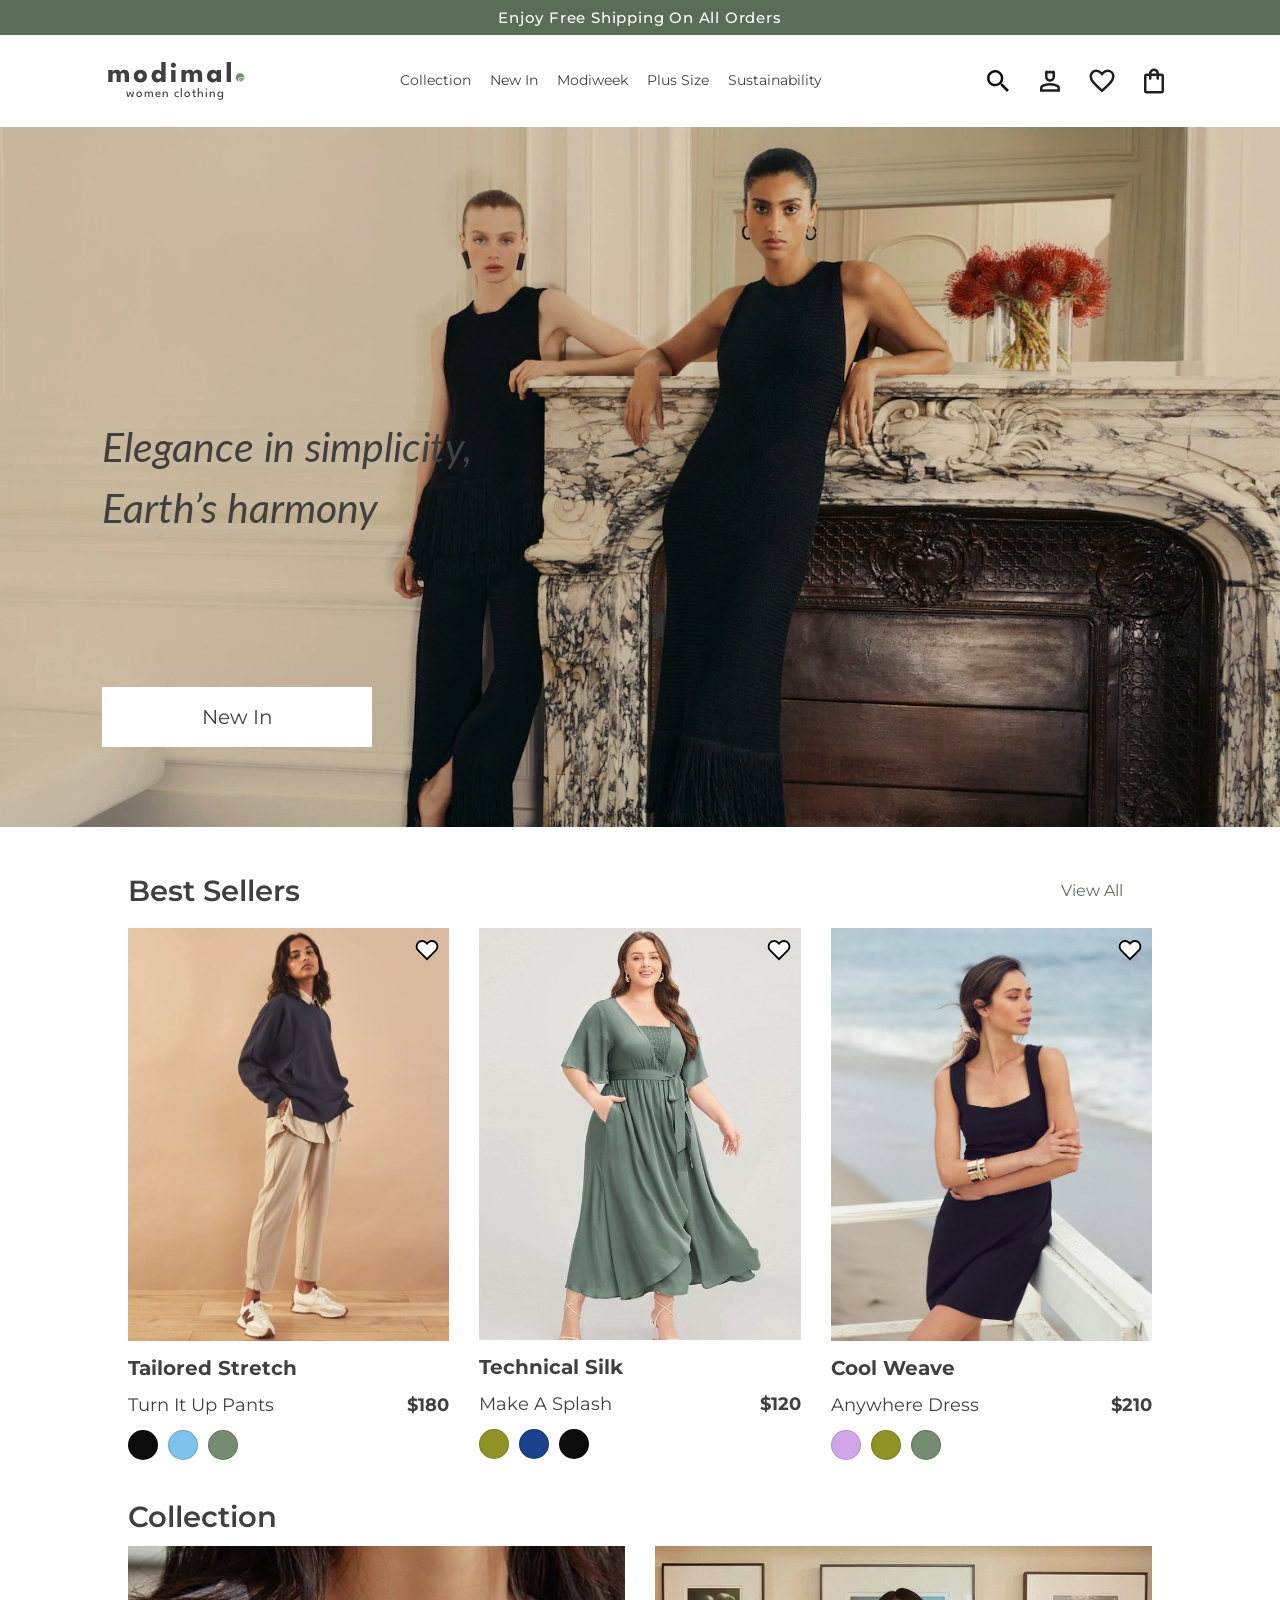
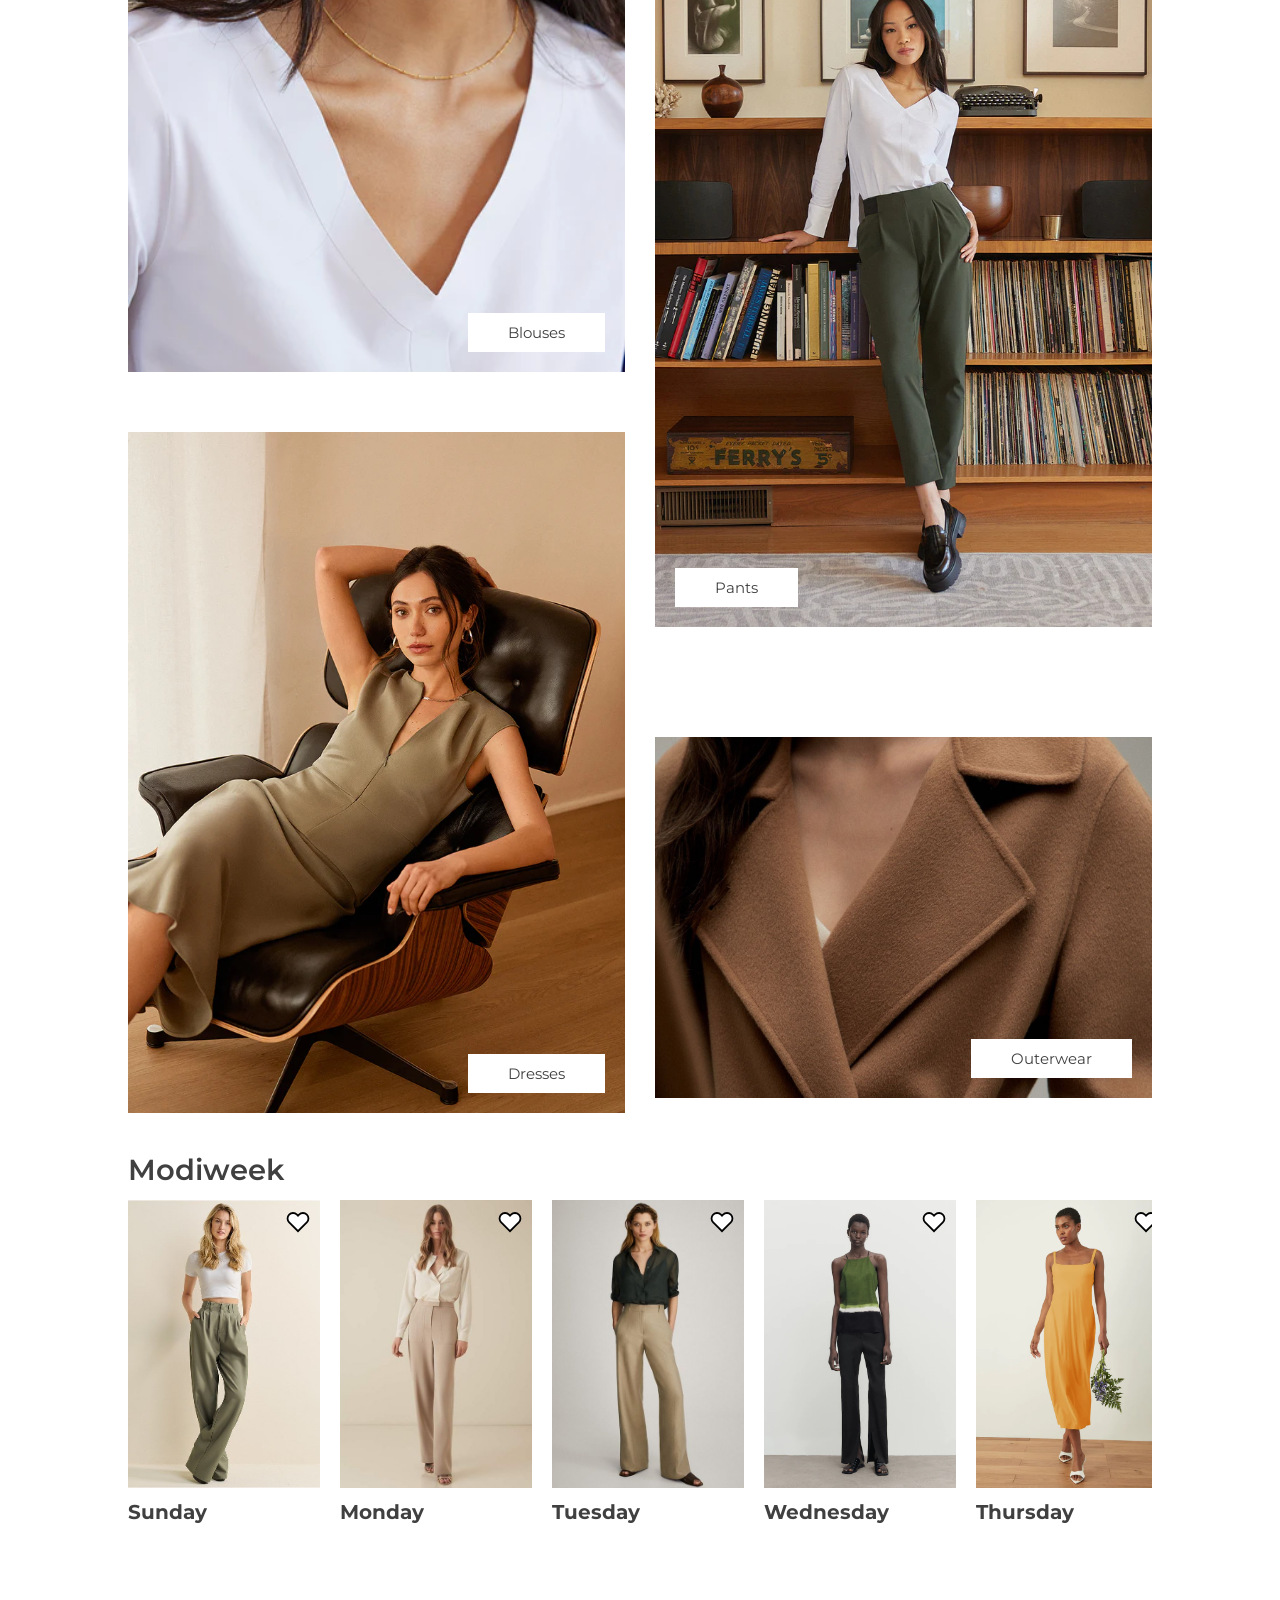
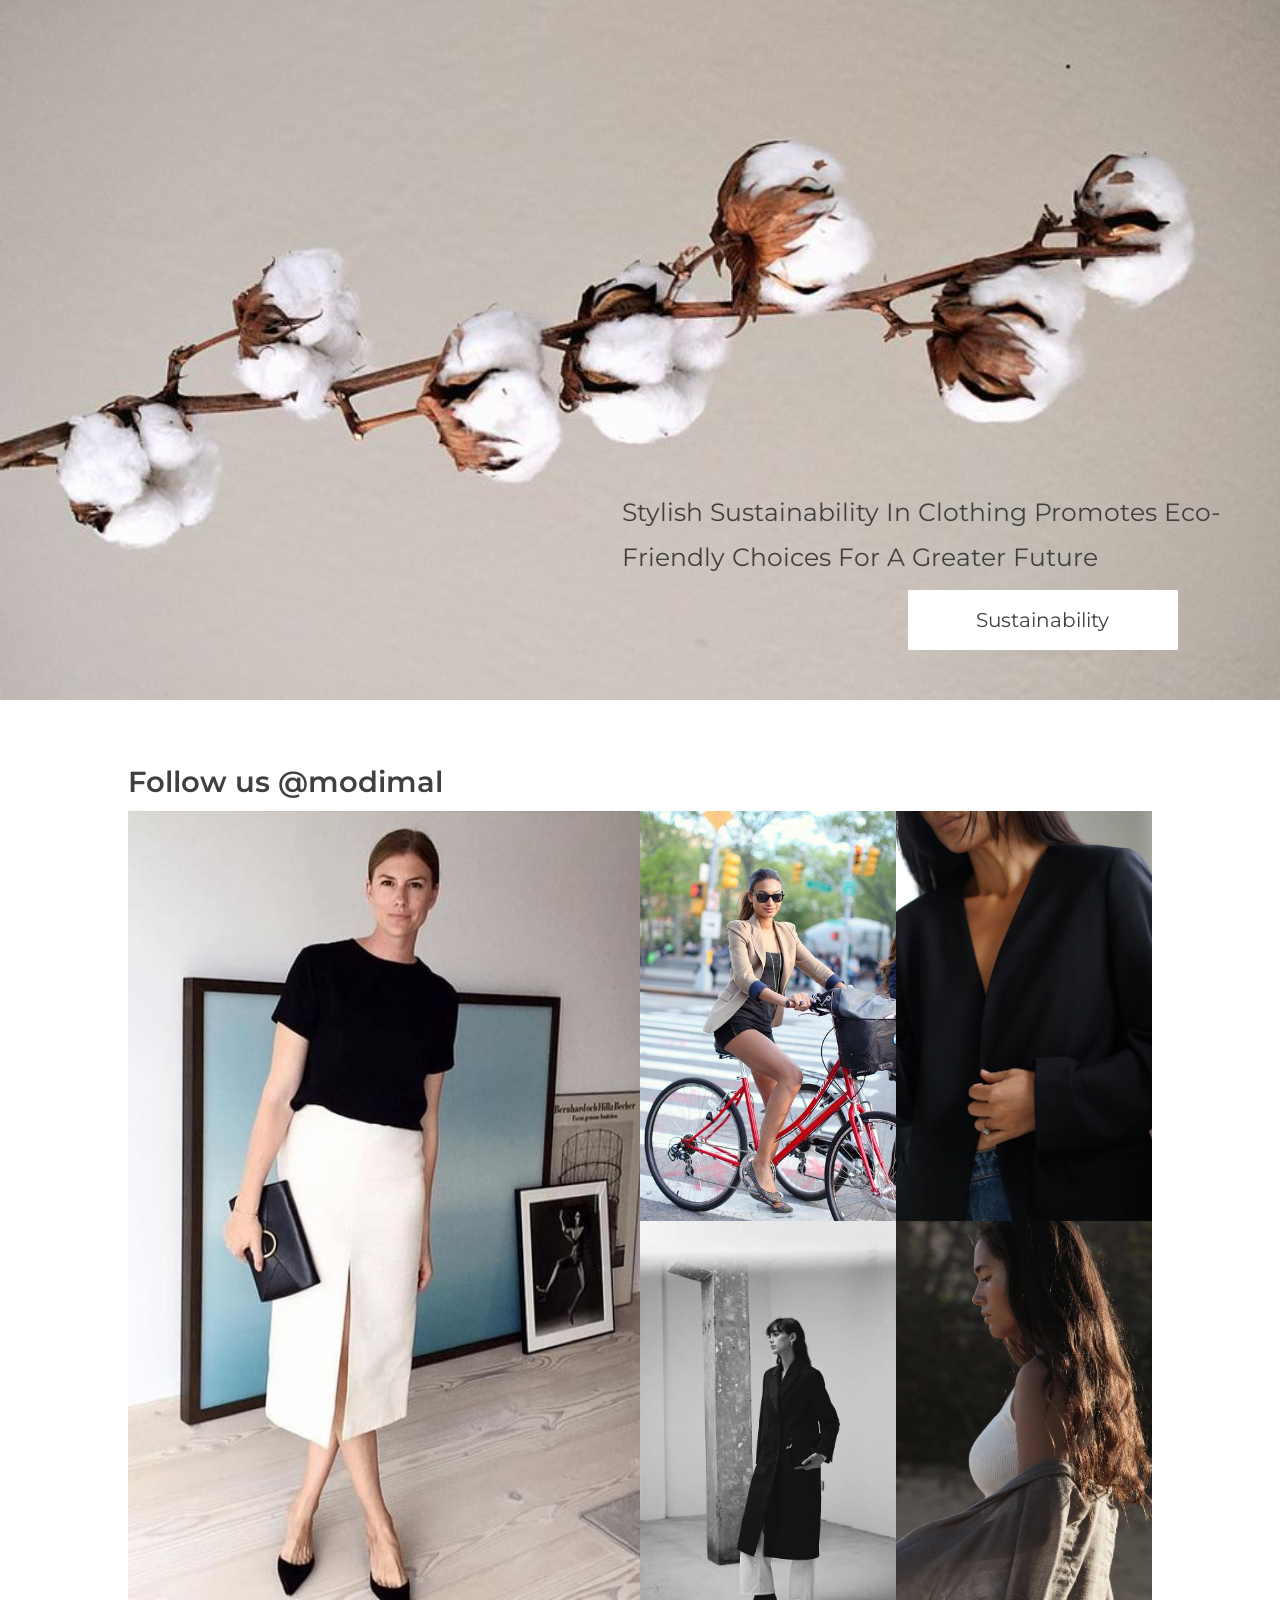
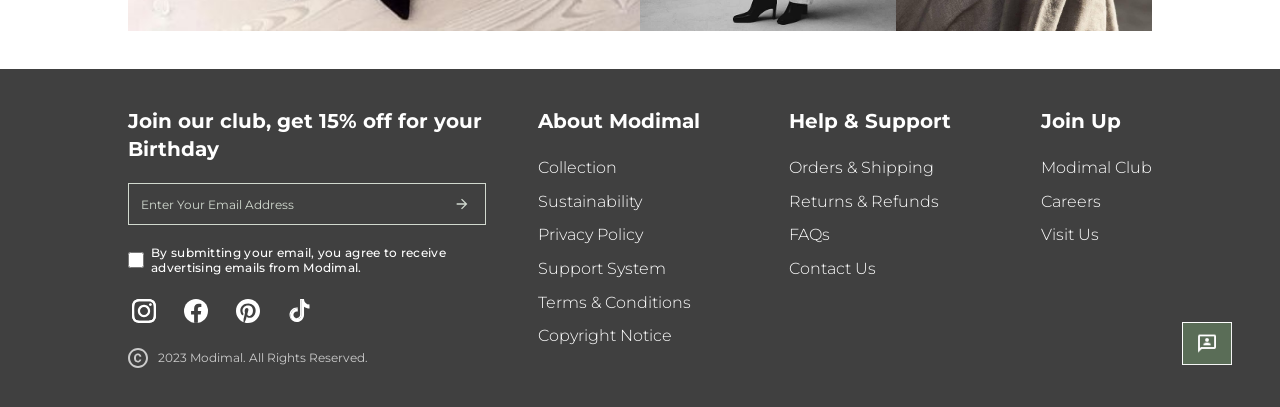
==== Frontend/index.html @ ccbd387c "Initial commit" ====
<!DOCTYPE html>
<html lang="en">
<head>
    <meta charset="UTF-8">
    <meta name="viewport" content="width=device-width, initial-scale=1.0">
    <meta name="description" content="Discover timeless women's clothing from Modimal.">
    <title>Modimal | Women's clothing</title>
    <link rel="stylesheet" href="/Frontend/normalize.css">
    <link rel="stylesheet" href="/Frontend/styles.css">
    <link rel="preconnect" href="https://fonts.googleapis.com">
    <link rel="preconnect" href="https://fonts.gstatic.com" crossorigin>
    <link href="https://fonts.googleapis.com/css2?family=Lato:ital,wght@0,400;1,400&family=League+Spartan:wght@400;700&family=Montserrat:wght@100..900&display=swap" rel="stylesheet">
</head>
<body>
    <header class="site-header">
        <p class="header-line">Enjoy Free Shipping On All Orders</p>

        <nav class="nav-menu" aria-label="Main navigation">
            <div class="mobile-left">
                <button class="burger" type="button" aria-label="Open menu" data-action="toggle-menu" aria-controls="main-nav-options" aria-expanded="false">
                    <img src="/Frontend/images/burger-menu.svg" alt="">
                </button>
                <button class="mobile-search header-icon" type="button" aria-label="Open search" aria-controls="search-drawer" aria-expanded="false" data-action="open-search">
                    <img src="/Frontend/images/Header search icon.svg" alt="">
                </button>
            </div>

            <a class="logo" href="#home" aria-label="Modimal home">
                <img src="/Frontend/images/logo.svg" alt="Modimal">
                <span class="logo-text">women clothing</span>
            </a>

            <div class="options" id="main-nav-options">
                <div class="collection-nav-item">
                    <a class="menu-item" href="#" aria-expanded="false">Collection</a>
                    <div class="collection-mega-menu" aria-label="Collection menu">
                        <div class="collection-menu-column">
                            <h2>Category</h2>
                            <a href="shop.html">Shop All</a>
                            <a href="shop.html#collection">Blouses &amp; Top</a>
                            <a href="shop.html#collection">Pants</a>
                            <a href="shop.html#collection">Dresses &amp; Jumpsuits</a>
                            <a href="shop.html#collection">Outwear &amp; Jackets</a>
                            <a href="shop.html#collection">Pullovers</a>
                            <a href="shop.html#collection">Tees</a>
                            <a href="shop.html#collection">Shorts &amp; Skirts</a>
                        </div>
                        <div class="collection-menu-column">
                            <h2>Featured</h2>
                            <a href="shop.html#best-sellers">New In</a>
                            <a href="shop.html#modiweek">Modiweek</a>
                            <a href="shop.html#best-sellers">Plus Size</a>
                            <a href="shop.html#best-sellers">Best Seller</a>
                        </div>
                        <div class="collection-menu-column">
                            <h2>More</h2>
                            <a href="shop.html#collection">Bundles</a>
                            <a href="shop.html#collection">Occasion Wear</a>
                            <a href="shop.html#collection">Matching Set</a>
                            <a href="shop.html#collection">Suiting</a>
                        </div>
                        <figure class="collection-menu-promo">
                            <div class="collection-promo-image collection-promo-blouses" role="img" aria-label="Blouse collection"></div>
                            <figcaption>Blouses</figcaption>
                        </figure>
                        <figure class="collection-menu-promo">
                            <div class="collection-promo-image collection-promo-plus-size" role="img" aria-label="Plus size collection"></div>
                            <figcaption>Plus Size</figcaption>
                        </figure>
                    </div>
                </div>
                <div class="new-in-nav-item">
                    <a class="menu-item" href="#" aria-expanded="false">New In</a>
                    <div class="new-in-menu" aria-label="New In menu">
                        <div class="collection-menu-column">
                            <h2>Category</h2>
                            <a href="shop.html#best-sellers">Shop All</a>
                            <a href="shop.html#best-sellers">Tops &amp; Blouses</a>
                            <a href="shop.html#best-sellers">Tees</a>
                            <a href="shop.html#best-sellers">Pants</a>
                            <a href="shop.html#best-sellers">Jackets &amp; Outwears</a>
                            <a href="shop.html#best-sellers">Pullovers</a>
                            <a href="shop.html#best-sellers">Dresses &amp; Jumpsuits</a>
                            <a href="shop.html#best-sellers">Shorts &amp; Skirts</a>
                        </div>
                        <div class="collection-menu-column">
                            <h2>Trending</h2>
                            <a href="shop.html#best-sellers">Plus Size</a>
                            <a href="shop.html#best-sellers">Fall Collection</a>
                            <a href="shop.html#modiweek">Modiweek</a>
                        </div>
                        
                        <figure class="collection-menu-promo">
                            <div class="collection-promo-image new-in-promo-fall" role="img" aria-label="New In fall collection"></div>
                            <figcaption>Fall Collection</figcaption>
                        </figure>
                        <figure class="collection-menu-promo">
                            <div class="collection-promo-image new-in-promo-blouses" role="img" aria-label="New In blouses"></div>
                            <figcaption>Blouses</figcaption>
                        </figure>
                        <figure class="collection-menu-promo">
                            <div class="collection-promo-image new-in-promo-dresses" role="img" aria-label="New In dresses"></div>
                            <figcaption>Dresses</figcaption>
                        </figure>
                    </div>
                </div>
                <a class="menu-item" href="#modiweek">Modiweek</a>
                <div class="plus-size-nav-item">
                    <a class="menu-item" href="#" aria-expanded="false">Plus Size</a>
                    <div class="plus-size-menu" aria-label="Plus Size menu">
                        <div class="collection-menu-column">
                            <h2>Category</h2>
                            <a href="shop.html#best-sellers">Shop All</a>
                            <a href="shop.html#best-sellers">Top &amp; Blouses</a>
                            <a href="shop.html#best-sellers">Tees</a>
                            <a href="shop.html#best-sellers">Pants</a>
                            <a href="shop.html#best-sellers">Jackets &amp; Outwears</a>
                            <a href="shop.html#best-sellers">Pullovers</a>
                            <a href="shop.html#best-sellers">Dresses &amp; Jumpsuits</a>
                            <a href="shop.html#best-sellers">Shorts &amp; Skirts</a>
                        </div>
                        <figure class="collection-menu-promo">
                            <div class="collection-promo-image plus-size-promo-pants" role="img" aria-label="Plus size pants"></div>
                            <figcaption>Pants</figcaption>
                        </figure>
                        <figure class="collection-menu-promo">
                            <div class="collection-promo-image plus-size-promo-dresses" role="img" aria-label="Plus size dresses"></div>
                            <figcaption>Dresses</figcaption>
                        </figure>
                        <figure class="collection-menu-promo">
                            <div class="collection-promo-image plus-size-promo-blouses" role="img" aria-label="Plus size blouses"></div>
                            <figcaption>Blouses</figcaption>
                        </figure>
                    </div>
                </div>
                <div class="sustainability-nav-item">
                    <a class="menu-item" href="#" aria-expanded="false">Sustainability</a>
                    <div class="sustainability-menu" aria-label="Sustainability menu">
                        <div class="collection-menu-column">
                            <h2>Sustainability</h2>
                            <a href="#sustainability">Mission</a>
                            <a href="#sustainability">Processing</a>
                            <a href="#sustainability">Materials</a>
                            <a href="#sustainability">Packaging</a>
                            <a href="#sustainability">Product Care</a>
                            <a href="#sustainability">Our Suppliers</a>
                        </div>
                        <figure class="collection-menu-promo">
                            <div class="collection-promo-image sustainability-promo-one" role="img" aria-label="Sustainable fashion"></div>
                        </figure>
                        <figure class="collection-menu-promo">
                            <div class="collection-promo-image sustainability-promo-two" role="img" aria-label="Sustainability at Modimal"></div>
                        </figure>
                    </div>
                </div>
                <div class="mobile-menu-account" role="group" aria-label="Account">
                    <button type="button" data-action="open-account">
                        <svg viewBox="0 0 24 24" aria-hidden="true"><path d="M12 12a4 4 0 1 0 0-8 4 4 0 0 0 0 8Zm-7 8a7 7 0 0 1 14 0H5Z"/></svg>
                        Log In
                    </button>
                    <button type="button" data-action="open-account">Create Account</button>
                </div>
            </div>

            <div class="icons" role="group" aria-label="Account and shopping actions">
                <button class="search header-icon" type="button" aria-label="Open search" aria-controls="search-drawer" aria-expanded="false" data-action="open-search">
                    <img src="/Frontend/images/Header search icon.svg" alt="Search">
                </button>
                <a class="person header-icon" href="/Frontend/sign-up.html" aria-label="Account">
                    <img src="/Frontend/images/person.svg" alt="Account">
                </a>
                <a class="favorite header-icon" href="/Frontend/favorites.html" aria-label="Favorites">
                    <img src="/Frontend/images/favorite.svg" alt="Favorites">
                </a>
                <a class="bag header-icon" href="/Frontend/cart.html" aria-label="Shopping bag">
                    <img src="/Frontend/images/Header bag icon.svg" alt="Shopping bag">
                </a>
            </div>
            <section class="search-drawer" id="search-drawer" aria-label="Search" aria-hidden="true" hidden>
                <form class="search-form" role="search">
                    <label class="visually-hidden" for="site-search">Search products</label>
                    <input id="site-search" name="q" type="search" placeholder="Search products..." autocomplete="off">
                    <button class="search-close" type="button" aria-label="Close search" data-action="close-search">&times;</button>
                </form>
            </section>
        </nav>
    </header>

    <main>
        <section class="hero" id="home" aria-labelledby="hero-title">
            <h1 class="hero-text" id="hero-title"><i>Elegance in simplicity,<br>Earth’s harmony</i></h1>
            <a class="hero-button" href="#best-sellers">New In</a>
        </section>

        <div class="container">
            <section id="best-sellers" aria-labelledby="best-sellers-title">
                <div class="section-headings">
                    <h2 class="section-headings-text" id="best-sellers-title">Best Sellers</h2>
                    <a class="view-all-btn" href="#best-sellers">View All</a>
                </div>

                <div class="best-sellers-products">
                    <article class="product-tile" data-product-id="turn-it-up-pants">
                        <div class="product-image-wrap">
                            <img src="/Frontend/images/tile1.png" alt="Turn It Up black tailored pants">
                            <button class="card-action" type="button" data-action="next-product">NEXT</button>
                            <button class="favorite-toggle" type="button" data-action="toggle-favorite" data-favorite-label="Turn It Up Pants" aria-label="Add Turn It Up Pants to favorites" aria-pressed="false">
                                <svg viewBox="0 0 24 24" aria-hidden="true"><path d="M20.84 4.61a5.5 5.5 0 0 0-7.78 0L12 5.67l-1.06-1.06a5.5 5.5 0 0 0-7.78 7.78l1.06 1.06L12 21.23l7.78-7.78 1.06-1.06a5.5 5.5 0 0 0 0-7.78Z"></path></svg>
                            </button>
                        </div>
                        <p class="product-title">Tailored Stretch</p>
                        <div class="nameprice">
                            <p>Turn It Up Pants</p>
                            <p class="price"><data value="180"><b>$180</b></data></p>
                        </div>
                        <div class="colors" role="group" aria-label="Available colors">
                            <button type="button" aria-label="Black" aria-pressed="false" style="--swatch-color: #0C0C0C" data-color="#0C0C0C"></button>
                            <button type="button" aria-label="Light blue" aria-pressed="false" style="--swatch-color: #7DC3EB" data-color="#7DC3EB"></button>
                            <button type="button" aria-label="Sage green" aria-pressed="false" style="--swatch-color: #748C70" data-color="#748C70"></button>
                        </div>
                    </article>

                    <article class="product-tile" data-product-id="make-a-splash">
                        <div class="product-image-wrap">
                            <img class="product-image-small" src="/Frontend/images/tile2.png" alt="Make A Splash silk top">
                            <button class="card-action" type="button" data-action="next-product">NEXT</button>
                            <button class="favorite-toggle" type="button" data-action="toggle-favorite" data-favorite-label="Make A Splash" aria-label="Add Make A Splash to favorites" aria-pressed="false">
                                <svg viewBox="0 0 24 24" aria-hidden="true"><path d="M20.84 4.61a5.5 5.5 0 0 0-7.78 0L12 5.67l-1.06-1.06a5.5 5.5 0 0 0-7.78 7.78l1.06 1.06L12 21.23l7.78-7.78 1.06-1.06a5.5 5.5 0 0 0 0-7.78Z"></path></svg>
                            </button>
                        </div>
                        <p class="product-title">Technical Silk</p>
                        <div class="nameprice">
                            <p>Make A Splash</p>
                            <p class="price"><data value="120"><b>$120</b></data></p>
                        </div>
                        <div class="colors" role="group" aria-label="Available colors">
                            <button type="button" aria-label="Olive" aria-pressed="false" style="--swatch-color: #909225" data-color="#909225"></button>
                            <button type="button" aria-label="Navy" aria-pressed="false" style="--swatch-color: #19418E" data-color="#19418E"></button>
                            <button type="button" aria-label="Black" aria-pressed="false" style="--swatch-color: #0C0C0C" data-color="#0C0C0C"></button>
                        </div>
                    </article>

                    <article class="product-tile product-title-desctop" data-product-id="anywhere-dress">
                        <div class="product-image-wrap">
                            <img src="/Frontend/images/tile3.png" alt="Anywhere dress">
                            <button class="card-action" type="button" data-action="next-product">NEXT</button>
                            <button class="favorite-toggle" type="button" data-action="toggle-favorite" data-favorite-label="Anywhere Dress" aria-label="Add Anywhere Dress to favorites" aria-pressed="false">
                                <svg viewBox="0 0 24 24" aria-hidden="true"><path d="M20.84 4.61a5.5 5.5 0 0 0-7.78 0L12 5.67l-1.06-1.06a5.5 5.5 0 0 0-7.78 7.78l1.06 1.06L12 21.23l7.78-7.78 1.06-1.06a5.5 5.5 0 0 0 0-7.78Z"></path></svg>
                            </button>
                        </div>
                        <p class="product-title">Cool Weave</p>
                        <div class="nameprice">
                            <p>Anywhere Dress</p>
                            <p class="price"><data value="210"><b>$210</b></data></p>
                        </div>
                        <div class="colors" role="group" aria-label="Available colors">
                            <button type="button" aria-label="Lavender" aria-pressed="false" style="--swatch-color: #D0A5EA" data-color="#D0A5EA"></button>
                            <button type="button" aria-label="Olive" aria-pressed="false" style="--swatch-color: #909225" data-color="#909225"></button>
                            <button type="button" aria-label="Sage green" aria-pressed="false" style="--swatch-color: #748C70" data-color="#748C70"></button>
                        </div>
                    </article>
                </div>
                <div class="counters" role="group" aria-label="Best Sellers products">
                    <button type="button" data-action="show-best-seller" data-slide="0" aria-label="Show Turn It Up Pants" aria-pressed="true"></button>
                    <button type="button" data-action="show-best-seller" data-slide="1" aria-label="Show Make A Splash" aria-pressed="false"></button>
                    <button type="button" data-action="show-best-seller" data-slide="2" aria-label="Show Anywhere Dress" aria-pressed="false"></button>
                </div>
            </section>

            <section id="collection" aria-labelledby="collection-title">
                <div class="section-headings">
                    <h2 class="section-headings-text" id="collection-title">Collection</h2>
                </div>

                <div class="collection-items">

                    <div class="collection-column left-column">

                        <div class="collection-item">
                            <img src="/Frontend/images/row1-1.png" alt="Blouse collection">
                            <a class="collection-button button-right" href="#best-sellers">Blouses</a>
                        </div>

                        <div class="collection-item">
                            <img src="/Frontend/images/row1-2.png" alt="Dress collection">
                            <a class="collection-button button-right" href="#best-sellers">Dresses</a>
                        </div>
                    </div>


                    <div class="collection-column right-column">

                        <div class="collection-item">
                            <img src="/Frontend/images/row2-1.png" alt="Pants collection">
                            <a class="collection-button button-left" href="#best-sellers">Pants</a>
                        </div>


                        <div class="collection-item">
                            <img src="/Frontend/images/row2-2.jpg" alt="Outerwear collection">
                            <a class="collection-button button-right" href="#best-sellers">Outerwear</a>
                        </div>
                    </div>
                </div>
            </section>

            <section id="modiweek" aria-labelledby="modiweek-title">
                <div class="section-headings">
                    <h2 class="section-headings-text" id="modiweek-title">Modiweek</h2>
                </div>

                <div class="modiweek-wrapper">
                    <div class="modiweek">
                        <article class="modiweek-item" data-product-id="sunday-outfit">
                            <div class="modiweek-image">
                                <img src="/Frontend/images/sunday.jpg" alt="Sunday outfit">
                                <button class="card-action" type="button" data-action="add-to-cart">Add to cart</button>
                                <button class="favorite-toggle" type="button" data-action="toggle-favorite" data-favorite-label="Sunday outfit" aria-label="Add Sunday outfit to favorites" aria-pressed="false">
                                    <svg viewBox="0 0 24 24" aria-hidden="true"><path d="M20.84 4.61a5.5 5.5 0 0 0-7.78 0L12 5.67l-1.06-1.06a5.5 5.5 0 0 0-7.78 7.78l1.06 1.06L12 21.23l7.78-7.78 1.06-1.06a5.5 5.5 0 0 0 0-7.78Z"></path></svg>
                                </button>
                            </div>
                            <p>Sunday</p>
                        </article>
                        <article class="modiweek-item" data-product-id="monday-outfit">
                            <div class="modiweek-image">
                                <img src="/Frontend/images/monday.jpg" alt="Monday outfit">
                                <button class="card-action" type="button" data-action="add-to-cart">Add to cart</button>
                                <button class="favorite-toggle" type="button" data-action="toggle-favorite" data-favorite-label="Monday outfit" aria-label="Add Monday outfit to favorites" aria-pressed="false">
                                    <svg viewBox="0 0 24 24" aria-hidden="true"><path d="M20.84 4.61a5.5 5.5 0 0 0-7.78 0L12 5.67l-1.06-1.06a5.5 5.5 0 0 0-7.78 7.78l1.06 1.06L12 21.23l7.78-7.78 1.06-1.06a5.5 5.5 0 0 0 0-7.78Z"></path></svg>
                                </button>
                            </div>
                            <p>Monday</p>
                        </article>
                        <article class="modiweek-item" data-product-id="tuesday-outfit">
                            <div class="modiweek-image">
                                <img src="/Frontend/images/tuesday.jpg" alt="Tuesday outfit">
                                <button class="card-action" type="button" data-action="add-to-cart">Add to cart</button>
                                <button class="favorite-toggle" type="button" data-action="toggle-favorite" data-favorite-label="Tuesday outfit" aria-label="Add Tuesday outfit to favorites" aria-pressed="false">
                                    <svg viewBox="0 0 24 24" aria-hidden="true"><path d="M20.84 4.61a5.5 5.5 0 0 0-7.78 0L12 5.67l-1.06-1.06a5.5 5.5 0 0 0-7.78 7.78l1.06 1.06L12 21.23l7.78-7.78 1.06-1.06a5.5 5.5 0 0 0 0-7.78Z"></path></svg>
                                </button>
                            </div>
                            <p>Tuesday</p>
                        </article>
                        <article class="modiweek-item" data-product-id="wednesday-outfit">
                            <div class="modiweek-image">
                                <img src="/Frontend/images/wednesday.png" alt="Wednesday outfit">
                                <button class="card-action" type="button" data-action="add-to-cart">Add to cart</button>
                                <button class="favorite-toggle" type="button" data-action="toggle-favorite" data-favorite-label="Wednesday outfit" aria-label="Add Wednesday outfit to favorites" aria-pressed="false">
                                    <svg viewBox="0 0 24 24" aria-hidden="true"><path d="M20.84 4.61a5.5 5.5 0 0 0-7.78 0L12 5.67l-1.06-1.06a5.5 5.5 0 0 0-7.78 7.78l1.06 1.06L12 21.23l7.78-7.78 1.06-1.06a5.5 5.5 0 0 0 0-7.78Z"></path></svg>
                                </button>
                            </div>
                            <p>Wednesday</p>
                        </article>
                        <article class="modiweek-item" data-product-id="thursday-outfit">
                            <div class="modiweek-image">
                                <img src="/Frontend/images/thursday.png" alt="Thursday outfit">
                                <button class="card-action" type="button" data-action="add-to-cart">Add to cart</button>
                                <button class="favorite-toggle" type="button" data-action="toggle-favorite" data-favorite-label="Thursday outfit" aria-label="Add Thursday outfit to favorites" aria-pressed="false">
                                    <svg viewBox="0 0 24 24" aria-hidden="true"><path d="M20.84 4.61a5.5 5.5 0 0 0-7.78 0L12 5.67l-1.06-1.06a5.5 5.5 0 0 0-7.78 7.78l1.06 1.06L12 21.23l7.78-7.78 1.06-1.06a5.5 5.5 0 0 0 0-7.78Z"></path></svg>
                                </button>
                            </div>
                            <p>Thursday</p>
                        </article>
                    </div>
                </div>
                <div class="counters" aria-hidden="true"><span></span><span></span><span></span><span></span></div>
            </section>
        </div>

        <section class="cotton-bg" id="sustainability" aria-labelledby="sustainability-title">
            <h2 class="cotton-text" id="sustainability-title">Stylish Sustainability In Clothing Promotes Eco-Friendly Choices For A Greater Future</h2>
            <a class="cotton-button" href="#collection">Sustainability</a>
        </section>

        <section class="container" aria-labelledby="follow-title">
            <div class="section-headings">
                <h2 class="section-headings-text" id="follow-title">Follow us @modimal</h2>
            </div>

            <div class="follow-us-gallery">
                <div class="item1"><img src="images/follow-us-pic-1.jpg" alt="Modimal style inspiration"></div>
                <div class="item2"><img src="images/follow-us-pic-2.jpg" alt="Modimal style inspiration"></div>
                <div class="item3"><img src="images/follow-us-pic-3.jpg" alt="Modimal style inspiration"></div>
                <div class="item4"><img src="images/follow-us-pic-4.jpg" alt="Modimal style inspiration"></div>
                <div class="item5"><img src="images/follow-us-pic-5.jpg" alt="Modimal style inspiration"></div>
            </div>
        </section>
    </main>

    <footer class="site-footer">
        <div class="footer-container">
            <div class="left-column-ft">
                <div class="left-up-columt-ft">
                    <form id="newsletter-form" data-form="newsletter">
                        <div class="form-group">
                            <label class="form-header" for="newsletter-email">Join our club, get 15% off for your Birthday</label>
                        </div>
                        <div class="form-group">
                            <input class="form-input" type="email" id="newsletter-email" name="email" placeholder="Enter Your Email Address" autocomplete="email" required>
                            <button type="submit" class="submit-arrow" aria-label="Subscribe to newsletter">
                                <img src="/Frontend/images/arrow.svg" alt="">
                            </button>
                        </div>
                        <div class="form-group">
                            <input class="checkbox" type="checkbox" id="newsletter-consent" name="consent" required>
                            <label class="checkbox-text" for="newsletter-consent">By submitting your email, you agree to receive advertising emails from Modimal.</label>
                        </div>
                        <p class="newsletter-status" id="newsletter-status" role="status" aria-live="polite"></p>
                    </form>
                </div>
                <div class="left-down-columt-ft">
                            <div class="social" role="group" aria-label="Social media">
                                <button type="button" aria-label="Instagram" data-action="open-social" data-network="instagram"><img src="images/instagram.svg" alt=""></button>
                                <button type="button" aria-label="Facebook" data-action="open-social" data-network="facebook"><img src="images/facebook.svg" alt=""></button>
                                <button type="button" aria-label="Pinterest" data-action="open-social" data-network="pinterest"><img src="images/Pinterest.svg" alt=""></button>
                                <button type="button" aria-label="TikTok" data-action="open-social" data-network="tiktok"><img src="images/tiktok2.svg" alt=""></button>
                    </div>
                    <p class="rights-text">2023 Modimal. All Rights Reserved.</p>
                </div>
            </div>
            <nav class="right-column-ft" aria-label="Footer navigation">
                <div class="footer-links">
                    <h2 class="form-header right-column-header">About Modimal</h2>
                    <a href="#collection">Collection</a>
                    <a href="#sustainability">Sustainability</a>
                    <button type="button" data-action="navigate" data-page="privacy-policy">Privacy Policy</button>
                    <button type="button" data-action="navigate" data-page="support">Support System</button>
                    <button type="button" data-action="navigate" data-page="terms">Terms &amp; Conditions</button>
                    <button type="button" data-action="navigate" data-page="copyright">Copyright Notice</button>
                </div>
                <div class="footer-links">
                    <h2 class="form-header right-column-header">Help &amp; Support</h2>
                    <button type="button" data-action="navigate" data-page="shipping">Orders &amp; Shipping</button>
                    <button type="button" data-action="navigate" data-page="returns">Returns &amp; Refunds</button>
                    <button type="button" data-action="navigate" data-page="faqs">FAQs</button>
                    <button type="button" data-action="navigate" data-page="contact">Contact Us</button>
                </div>
                <div class="footer-links join-section">
                    <h2 class="form-header right-column-header">Join Up</h2>
                    <a href="#newsletter-form">Modimal Club</a>
                    <button type="button" data-action="navigate" data-page="careers">Careers</button>
                    <button type="button" data-action="navigate" data-page="visit-us">Visit Us</button>
                </div>
            </nav>
        </div>
    </footer>
    <script src="/Frontend/main.js"></script>
</body>
</html>
---- Frontend/styles.css ----
:root {
    --color-primary: #5a6d57;
    --color-text: #404040;
    --color-border: #d1d9cf;
    --color-surface: #fff;
    --content-width: 1600px;
}

*,
*::before,
*::after {
    box-sizing: border-box;
}

html {
    scroll-behavior: smooth;
}

body {
    margin: 0;
    color: var(--color-text);
    font-family: "Montserrat", sans-serif;
}

button,
a {
    color: inherit;
    font: inherit;
}

a {
    text-decoration: none;
}

button {
    cursor: pointer;
}

button:focus-visible,
a:focus-visible,
input:focus-visible {
    outline: 2px solid var(--color-primary);
    outline-offset: 4px;
}

img {
    max-width: 100%;
}

.container,
.footer-container {
    width: min(80%, var(--content-width));
    margin-inline: auto;
}

.header-line {
    margin: 0;
    padding: 8px 12px;
    background-color: var(--color-primary);
    color: var(--color-surface);
    font-size: 15px;
    font-weight: 500;
    letter-spacing: 0.8px;
    text-align: center;
}

.nav-menu {
    position: relative;
    z-index: 10;
    display: flex;
    align-items: center;
    justify-content: space-around;
    gap: 24px;
    margin: 25px 40px;
}

.search-drawer {
    position: absolute;
    top: calc(100% + 14px);
    left: 50%;
    z-index: 25;
    display: none;
    width: 100vw;
    padding: 28px clamp(24px, 8vw, 140px);
    background: var(--color-surface);
    box-shadow: 0 10px 24px rgb(0 0 0 / 14%);
    transform: translateX(-50%);
}

.nav-menu.is-search-open .search-drawer {
    display: block;
    animation: search-drawer-drop 180ms ease-out;
}

@keyframes search-drawer-drop {
    from {
        opacity: 0;
        transform: translate(-50%, -8px);
    }

    to {
        opacity: 1;
        transform: translate(-50%, 0);
    }
}

.search-form {
    display: flex;
    width: min(100%, 900px);
    align-items: center;
    margin-inline: auto;
    border-bottom: 1px solid var(--color-text);
}

.search-form input {
    width: 100%;
    min-width: 0;
    padding: 12px 4px;
    border: 0;
    background: transparent;
    color: var(--color-text);
    font: inherit;
    font-size: clamp(16px, 2vw, 22px);
}

.search-form input:focus-visible {
    outline: none;
}

.search-close {
    display: grid;
    width: 40px;
    height: 40px;
    flex: 0 0 40px;
    place-items: center;
    border: 0;
    background: transparent;
    color: var(--color-text);
    font-size: 30px;
    line-height: 1;
}

.visually-hidden {
    position: absolute;
    width: 1px;
    height: 1px;
    overflow: hidden;
    clip: rect(0, 0, 0, 0);
    white-space: nowrap;
    clip-path: inset(50%);
}

.logo {
    flex-shrink: 0;
    text-align: center;
}

.logo img {
    display: block;
    width: 140px;
}

.logo-text {
    display: block;
    margin-top: 5px;
    color: var(--color-text);
    font-family: "League Spartan", sans-serif;
    font-size: 13px;
    font-weight: 400;
    letter-spacing: 1px;
}

.options,
.icons {
    display: flex;
    align-items: center;
}

.options {
    justify-content: center;
    gap: clamp(12px, 1.5vw, 30px);
}

.mobile-menu-account {
    display: none;
}

.collection-nav-item {
    padding-block: 16px;
    margin-block: -16px;
}

.new-in-nav-item {
    padding-block: 16px;
    margin-block: -16px;
}

.plus-size-nav-item,
.sustainability-nav-item {
    padding-block: 16px;
    margin-block: -16px;
}

.collection-nav-item > .menu-item {
    display: inline-flex;
    align-items: center;
    height: 100%;
}

.new-in-nav-item > .menu-item {
    display: inline-flex;
    align-items: center;
    height: 100%;
}

.plus-size-nav-item > .menu-item,
.sustainability-nav-item > .menu-item {
    display: inline-flex;
    align-items: center;
    height: 100%;
}

.collection-mega-menu {
    position: absolute;
    top: calc(100% + 20px);
    left: 50%;
    display: grid;
    width: 100vw;
    grid-template-columns: repeat(3, minmax(0, 0.65fr)) repeat(2, minmax(0, 1fr));
    column-gap: clamp(12px, 1.6vw, 17px);
    padding: clamp(22px, 3vw, 40px);
    padding-bottom: 60px;
    padding-inline: clamp(40px, 7.2vw, 140px);
    background: var(--color-surface);
    opacity: 0;
    visibility: hidden;
    transform: translateX(-50%);
    transition: opacity 180ms ease, visibility 180ms ease;
}

.new-in-menu {
    position: absolute;
    top: calc(100% + 20px);
    left: 50%;
    display: grid;
    width: 100vw;
    grid-template-columns: minmax(0, 0.6fr) minmax(0, 1.05fr) repeat(3, minmax(0, 0.68fr));
    column-gap: clamp(12px, 1.6vw, 17px);
    padding: clamp(22px, 3vw, 40px);
    padding-bottom: 60px;
    padding-inline: clamp(40px, 7.2vw, 140px);
    background: var(--color-surface);
    opacity: 0;
    visibility: hidden;
    transform: translateX(-50%);
    transition: opacity 180ms ease, visibility 180ms ease;
}

.plus-size-menu,
.sustainability-menu {
    position: absolute;
    top: calc(100% + 20px);
    left: 50%;
    display: grid;
    width: 100vw;
    column-gap: clamp(12px, 1.6vw, 17px);
    padding: clamp(22px, 3vw, 40px);
    padding-bottom: 60px;
    padding-inline: clamp(40px, 7.2vw, 140px);
    background: var(--color-surface);
    opacity: 0;
    visibility: hidden;
    transform: translateX(-50%);
    transition: opacity 180ms ease, visibility 180ms ease;
}

.plus-size-menu {
    grid-template-columns: minmax(0, 43%) repeat(3, minmax(0, 1fr));
}

.sustainability-menu {
    grid-template-columns: repeat(3, minmax(0, 1fr));
}

.plus-size-menu .collection-promo-image,
.sustainability-menu .collection-promo-image {
    width: 100%;
    height: auto;
}

.collection-mega-menu .collection-promo-image {
    aspect-ratio: 0.69 / 1;
}

.new-in-menu .collection-promo-image,
.plus-size-menu .collection-promo-image {
    aspect-ratio: 0.5 / 1;
}

.sustainability-menu .collection-promo-image {
    aspect-ratio: 0.9 / 1;
}

.plus-size-menu .collection-menu-promo {
    align-items: flex-start;
}

.plus-size-menu .collection-menu-promo figcaption {
    text-align: left;
}

.sustainability-menu .collection-menu-promo {
    align-items: flex-start;
}

.collection-nav-item:hover .collection-mega-menu,
.collection-nav-item:focus-visible .collection-mega-menu {
    opacity: 1;
    visibility: visible;
}

.new-in-nav-item:hover .new-in-menu,
.new-in-nav-item:focus-visible .new-in-menu {
    opacity: 1;
    visibility: visible;
}

.plus-size-nav-item:hover .plus-size-menu,
.plus-size-nav-item:focus-visible .plus-size-menu,
.sustainability-nav-item:hover .sustainability-menu,
.sustainability-nav-item:focus-visible .sustainability-menu {
    opacity: 1;
    visibility: visible;
}

.collection-menu-column {
    display: flex;
    flex-direction: column;
    align-items: flex-start;
    gap: 12px;
}

.collection-menu-column h2 {
    margin: 0 0 6px;    
    font-size: clamp(14px, 1.1vw, 22px);   
    font-weight: 400;
    margin-bottom: 15px;
}

.collection-menu-column a {
    font-size: 14px;
    line-height: 1.5;
}

.collection-menu-column a:hover {
    color: var(--color-primary);
}

.collection-menu-promo {
    display: flex;
    min-width: 0;
    flex-direction: column;
    align-items: flex-end;
    margin: 0;
}

.collection-promo-image {
    width: 100%;
    height: auto;
    background-color: #e8e8e4;
    background-position: center;
    background-size: cover;
}

.new-in-menu .collection-promo-image {
    width: 100%;
}

.collection-promo-blouses {
    background-image: url("images/collection-blouses.png");
}

.collection-promo-plus-size {
    background-image: url("images/collection-plus-size.png");
}

.new-in-promo-fall {
    background-image: url("images/new-in-fall-collection.png");
}

.new-in-promo-blouses {
    background-image: url("images/new-in-blouses.png");
}

.new-in-promo-dresses {
    background-image: url("images/new-in-dresses.png");
}

.plus-size-promo-blouses {
    background-image: url("images/plus-size-blouses.jpg");
}

.plus-size-promo-dresses {
    background-image: url("images/plus-size-dresses.png");
}

.plus-size-promo-pants {
    background-image: url("images/plus-size-pants.png");
}

.sustainability-promo-one {
    background-image: url("images/sustainability1.jpg");
}

.sustainability-promo-two {
    background-image: url("images/sustainability-2.jpg");
}

.collection-menu-promo figcaption {
    width: 100%;
    margin-top: 15px;
    font-size: 14px;
    font-weight: 400;
    font-family: "Monserrat", sans-serif;
    text-align: left;
}

.options a {
    font-size: clamp(14px, 1.1vw, 22px);
    line-height: 1.8;
}

.options a:hover,
.footer-links a:hover,
.footer-links button:hover {
    color: var(--color-primary);
}

.icons {
    gap: 10px;
}

.icons > .header-icon,
.mobile-left button {
    display: inline-flex;
    width: 42px;
    height: 42px;
    align-items: center;
    justify-content: center;
    padding: 6px;
    border: 0;
    background: transparent;
}

.icons img {
    display: block;
    width: 30px;
    height: 30px;
    object-fit: contain;
}

.icons > .header-icon:hover,
.mobile-left button:hover {
    background-color: #ededed;
}

.mobile-left {
    display: none;
}

.hero {
    position: relative;
    min-height: 700px;
    background: url("images/hero.png") center top / cover no-repeat;
}

.hero-text {
    position: absolute;
    top: 50%;
    left: max(8%, calc((100% - var(--content-width)) / 2));
    margin: 0;
    font-family: "Lato", sans-serif;
    font-size: clamp(32px, 3.2vw, 50px);
    font-weight: 400;
    line-height: 1.5;
    transform: translateY(-50%);
}

.hero-button,
.cotton-button {
    position: absolute;
    display: inline-flex;
    align-items: center;
    justify-content: center;
    min-height: 60px;
    padding: 12px 28px;
    border: 0;
    background: var(--color-surface);
    font-size: 20px;
    text-align: center;
    transition: background-color 160ms ease;
}

.hero-button:hover,
.cotton-button:hover {
    background-color: rgb(255 255 255 / 75%);
}

.hero-button {
    bottom: 80px;
    left: max(8%, calc((100% - var(--content-width)) / 2));
    width: min(270px, 35vw);
}

.section-headings {
    display: flex;
    align-items: center;
    justify-content: space-between;
    margin: 3vw 0 1vw;
}

.section-headings-text {
    margin: 0;
    font-size: clamp(25px, 2.3vw, 36px);
    font-weight: 600;
}

.view-all-btn {
    display: inline-flex;
    min-width: 120px;
    min-height: 50px;
    align-items: center;
    justify-content: center;
    color: var(--color-primary);
}

.best-sellers-products {
    display: grid;
    grid-template-columns: repeat(3, minmax(0, 1fr));
    gap: 30px;
}

.product-tile {
    min-width: 0;
}

.product-image-wrap,
.modiweek-image {
    position: relative;
    overflow: hidden;
}

.product-image-wrap > img,
.modiweek-image > img {
    display: block;
    width: 100%;
}

.modiweek-image > img {
    aspect-ratio: 1 / 1.5;
    object-fit: cover;
}

.card-action {
    position: absolute;
    right: 5%;
    left: 5%;
    width: 90%;
    bottom: 16px;
    min-height: 44px;
    padding: 10px 18px;
    border: 0;
    background: var(--color-primary);
    color: var(--color-surface);
    font-size: 14px;
    font-weight: 400;
    text-align: center;
    text-transform: uppercase;
    opacity: 0;
    visibility: hidden;
    transform: translateY(8px);
    transition: opacity 160ms ease, transform 160ms ease, visibility 160ms ease;
}

.product-tile:hover .card-action,
.product-tile:focus-within .card-action,
.modiweek-item:hover .card-action,
.modiweek-item:focus-within .card-action {
    opacity: 1;
    visibility: visible;
    transform: translateY(0);
}

.card-action:hover {
    background: #485844;
}

.favorite-toggle {
    position: absolute;
    top: 10px;
    right: 10px;
    z-index: 1;
    display: grid;
    width: 24px;
    height: 24px;
    padding: 0;
    place-items: center;
    border: 0;
    background: transparent;
    color: #fff;
    cursor: pointer;
}

.favorite-toggle svg {
    display: block;
    width: 100%;
    height: 100%;
    fill: #fff;
    stroke: #000000;
    stroke-width: 1.8;
    transition: color 160ms ease, fill 160ms ease;
}

.favorite-toggle[aria-pressed="true"] {
    color: #ED2E2E;
    stroke: none;
}

.favorite-toggle[aria-pressed="true"] svg {
    fill: #ED2E2E;
    stroke: none;
}

.favorite-toggle:focus-visible {
    outline: 2px solid currentColor;
    outline-offset: 2px;
}

.product-title {
    margin: 15px 0 0;
    font-size: 20px;
    font-weight: 700;
}

.nameprice {
    display: flex;
    justify-content: space-between;
    gap: 12px;
}

.nameprice p {
    margin: 14px 0;
    font-size: 18px;
}

.price {
    flex-shrink: 0;
}

.colors {
    display: flex;
    gap: 10px;
}

.colors button {
    width: 30px;
    height: 30px;
    padding: 0;
    border: 1px solid rgb(0 0 0 / 15%);
    border-radius: 50%;
    background: var(--swatch-color);
}

.colors button[aria-pressed="true"] {
    outline: 2px solid var(--color-primary);
    outline-offset: 3px;
}

.counters {
    display: none;
}

.collection-items {
    display: grid;
    grid-template-columns: repeat(2, minmax(0, 1fr));
    gap: 30px;
}

.collection-column {
    display: flex;
    flex-direction: column;
    gap: 60px;
}

.collection-item {
    position: relative;
}

.collection-item img {
    display: block;
    width: 100%;
}

.right-column .collection-item:last-child {
    margin-top: 50px;
}

.collection-button {
    position: absolute;
    bottom: 20px;
    padding: 10px 40px;
    background: var(--color-surface);
    font-size: 15px;
    text-align: center;
}

.collection-button:hover {
    background-color: #ededed;
}

.button-right {
    right: 20px;
}

.button-left {
    left: 20px;
}

.modiweek-wrapper {
    width: 100%;
    overflow-x: auto;
    scrollbar-width: thin;
}

.modiweek {
    display: flex;
    gap: 20px;
}

.modiweek-item {
    width: 15vw;
    flex: 0 0 15vw;
}

.modiweek-item img {
    display: block;
}

.modiweek-item p {
    margin: 12px 0;
    font-size: 20px;
    font-weight: 700;
}

.cotton-bg {
    position: relative;
    min-height: 700px;
    margin: 5vw 0;
    background: url("images/cotton-bg.jpg") center 40% / cover no-repeat;
}

.cotton-text {
    position: absolute;
    right: 3vw;
    bottom: 120px;
    max-width: min(620px, 55%);
    margin: 0;
    font-size: 25px;
    font-weight: 400;
    line-height: 1.8;
}

.cotton-button {
    right: max(8%, calc((100% - var(--content-width)) / 2));
    bottom: 50px;
    width: min(270px, 35vw);
}

.follow-us-gallery {
    display: grid;
    grid-template: repeat(2, 1fr) / repeat(4, 1fr);
    grid-template-areas:
        "item1 item1 item2 item3"
        "item1 item1 item4 item5";
    margin-top: 10px;
}

.follow-us-gallery > div {
    min-width: 0;
}

.item1 { grid-area: item1; }
.item2 { grid-area: item2; }
.item3 { grid-area: item3; }
.item4 { grid-area: item4; }
.item5 { grid-area: item5; }

.follow-us-gallery img {
    display: block;
    width: 100%;
    height: 100%;
    object-fit: cover;
}

.site-footer {
    margin-top: 3vw;
    padding: 3vw 0;
    background: var(--color-text);
    color: var(--color-surface);
}

.footer-container {
    display: flex;
    justify-content: space-between;
    gap: 40px;
}

.left-column-ft {
    display: flex;
    width: 35%;
    flex-direction: column;
    justify-content: space-between;
}

#newsletter-form {
    display: flex;
    flex-direction: column;
    gap: 20px;
}

.form-group {
    position: relative;
    display: flex;
    width: 100%;
    align-items: center;
    gap: 7px;
}

.form-header {
    margin: 0;
    color: var(--color-surface);
    font-size: 20px;
    font-weight: 700;
    line-height: 1.4;
}

.form-input {
    width: 100%;
    min-height: 42px;
    padding: 10px 50px 10px 12px;
    border: 1px solid var(--color-border);
    background: transparent;
    color: var(--color-surface);
    font-size: 12px;
}

.form-input::placeholder {
    color: var(--color-border);
}

.submit-arrow {
    position: absolute;
    top: 50%;
    right: 12px;
    display: inline-flex;
    align-items: center;
    justify-content: center;
    padding: 4px;
    border: 0;
    background: transparent;
    transform: translateY(-50%);
}

.submit-arrow img {
    display: block;
}

.checkbox {
    width: 16px;
    height: 16px;
    flex: 0 0 16px;
}

.checkbox-text {
    color: var(--color-surface);
    font-size: 12px;
    font-weight: 500;
    letter-spacing: 0.3px;
}

.newsletter-status {
    margin: -10px 0 0;
    color: var(--color-surface);
    font-size: 12px;
    line-height: 1.5;
}

.newsletter-status:empty {
    display: none;
}

.social {
    position: relative;
    display: flex;
    align-items: center;
    gap: 20px;
    margin: 20px 0;
}

.social a {
    display: inline-flex;
    align-items: center;
    justify-content: center;
}

.social button {
    display: inline-flex;
    align-items: center;
    justify-content: center;
    padding: 4px;
    border: 0;
    background: transparent;
}

.social button:hover {
    background: rgb(255 255 255 / 12%);
}

.rights-text {
    display: flex;
    align-items: center;
    margin: 0;
    color: #cbcbcb;
    font-size: 12px;
    line-height: 1.8;
}

.rights-text::before {
    width: 20px;
    height: 20px;
    flex: 0 0 20px;
    margin-right: 10px;
    background: url("images/Rights.svg") center / contain no-repeat;
    content: "";
}

.right-column-ft {
    display: flex;
    width: 60%;
    justify-content: space-between;
    gap: 24px;
}

.footer-links {
    display: flex;
    flex-direction: column;
    align-items: flex-start;
    gap: 8px;
    color: var(--color-surface);
    font-size: 16px;
    font-weight: 300;
    line-height: 1.6;
}

.footer-links button {
    padding: 0;
    border: 0;
    background: transparent;
    color: inherit;
    font: inherit;
    text-align: left;
}

.right-column-header {
    margin: 0 0 12px;
}

.join-section {
    position: relative;
}

.join-section::after {
    position: absolute;
    right: -80px;
    bottom: 0;
    width: 50px;
    height: 50px;
    background: url("images/Footer Chat box.png") center / contain no-repeat;
    content: "";
}

@media (min-width: 2000px) {
    .cotton-bg {
        min-height: 850px;
    }
}

@media (max-width: 1200px) {
    .nav-menu {
        margin: 20px 25px;
    }

    .logo img {
        width: 120px;
    }

    .icons img {
        width: 24px;
        height: 24px;
    }

    .hero {
        min-height: 600px;
        background-position: left center;
    }

    .hero-button {
        bottom: 60px;
        min-height: 55px;
    }

    .best-sellers-products {
        grid-template-columns: repeat(2, minmax(0, 1fr));
    }

    .product-title-desctop {
        display: none;
    }

    .modiweek-item {
        width: 240px;
        flex-basis: 240px;
    }

    .cotton-bg {
        min-height: 500px;
    }

    .footer-container {
        flex-direction: column;
    }

    .left-column-ft {
        display: contents;
    }

    .left-up-columt-ft {
        order: 1;
    }

    .right-column-ft {
        width: 100%;
        order: 2;
    }

    .left-down-columt-ft {
        order: 3;
    }

    .join-section::after {
        display: none;
    }
}

@media (min-width: 801px) and (max-width: 1100px) {
    .nav-menu {
        gap: 12px;
    }

    .options {
        gap: 10px;
    }

    .options a {
        font-size: clamp(12px, 1.15vw, 14px);
    }

    .icons {
        gap: 4px;
    }

    .collection-mega-menu,
    .new-in-menu,
    .plus-size-menu,
    .sustainability-menu {
        padding: 22px 24px 32px;
        column-gap: 12px;
    }

    .collection-mega-menu {
        grid-template-columns: repeat(3, minmax(0, 0.55fr)) repeat(2, minmax(0, 1fr));
    }

    .new-in-menu {
        grid-template-columns: minmax(0, 0.75fr) minmax(0, 0.9fr) repeat(3, minmax(0, 0.75fr));
    }

    .plus-size-menu {
        grid-template-columns: minmax(0, 36%) repeat(3, minmax(0, 1fr));
    }

    .sustainability-menu {
        grid-template-columns: minmax(0, 0.7fr) repeat(2, minmax(0, 1fr));
    }

    .collection-menu-column {
        gap: 8px;
    }

    .collection-menu-column h2 {
        margin-bottom: 8px;
    }

    .collection-menu-column a {
        font-size: 12px;
        line-height: 1.35;
    }

    .collection-menu-promo figcaption {
        margin-top: 8px;
        font-size: 12px;
    }
}

@media (max-width: 800px) {
    .container,
    .footer-container {
        width: min(90%, var(--content-width));
    }

    .header-line {
        padding: 7px 10px;
        font-size: 11px;
        letter-spacing: 0.5px;
    }

    .nav-menu {
        position: relative;
        justify-content: space-between;
        min-height: 55px;
        margin: 15px;
    }

    .mobile-left {
        display: flex;
        align-items: center;
        gap: 3px;
    }

    .mobile-left img {
        display: block;
        width: 22px;
        height: 22px;
        object-fit: contain;
    }

    .burger {
        position: relative;
        width: 32px;
        height: 32px;
    }

    .burger[aria-expanded="true"] img {
        visibility: hidden;
    }

    .burger[aria-expanded="true"]::after {
        position: absolute;
        inset: 0;
        display: grid;
        place-items: center;
        content: "\00d7";
        font-size: 25px;
        font-weight: 300;
        line-height: 1;
    }

    .logo {
        position: absolute;
        left: 50%;
        transform: translateX(-50%);
    }

    .logo img {
        width: 76px;
    }

    .logo-text {
        margin-top: 1px;
        font-size: 7px;
    }

    .options,
    .icons .search,
    .icons .person {
        display: none;
    }

    .nav-menu.is-menu-open {
        z-index: 30;
    }

    .collection-mega-menu,
    .new-in-menu,
    .plus-size-menu,
    .sustainability-menu {
        position: static;
        display: none;
        width: 100%;
        grid-template-columns: minmax(0, 1fr);
        gap: 0;
        padding: 4px 0 10px 12px;
        background: transparent;
        box-shadow: none;
        opacity: 1;
        visibility: visible;
        transform: none;
    }

    .nav-menu.is-menu-open .options {
        position: absolute;
        top: calc(100% + 12px);
        right: -15px;
        left: -15px;
        z-index: 20;
        display: flex;
        flex-direction: column;
        align-items: stretch;
        gap: 0;
        max-height: calc(100vh - 100px);
        overflow-y: auto;
        padding: 0 13px 12px;
        background: var(--color-surface);
    }

    .options > .menu-item,
    .options > [class$="-nav-item"] > .menu-item {
        position: relative;
        display: flex;
        width: 100%;
        min-height: 34px;
        align-items: center;
        padding: 7px 0;
        border-bottom: 1px solid #777;
        font-size: clamp(11px, 3.2vw, 14px);
        line-height: 1.2;
    }

    .options > [class$="-nav-item"] > .menu-item[aria-expanded]::after {
        width: 8px;
        height: 8px;
        flex: 0 0 8px;
        margin: -4px 3px 0 auto;
        border-right: 1px solid currentColor;
        border-bottom: 1px solid currentColor;
        content: "";
        transform: rotate(45deg);
        transition: transform 160ms ease;
    }

    .options > [class$="-nav-item"].is-submenu-open > .menu-item[aria-expanded]::after {
        margin-top: 4px;
        transform: rotate(225deg);
    }

    .collection-nav-item,
    .new-in-nav-item,
    .plus-size-nav-item,
    .sustainability-nav-item {
        padding: 0;
        margin: 0;
    }

    .collection-nav-item.is-submenu-open > .collection-mega-menu,
    .new-in-nav-item.is-submenu-open > .new-in-menu,
    .plus-size-nav-item.is-submenu-open > .plus-size-menu,
    .sustainability-nav-item.is-submenu-open > .sustainability-menu {
        display: block;
    }

    .collection-menu-column {
        gap: 0;
        margin: 0;
    }

    .collection-menu-column h2 {
        display: none;
    }

    .collection-menu-column a {
        display: block;
        padding: 7px 0 7px 22px;
        font-size: clamp(10px, 2.8vw, 12px);
        line-height: 1.25;
    }

    .new-in-menu .collection-menu-column:nth-child(2) {
        display: none;
    }

    .collection-menu-promo,
    .collection-mega-menu .collection-promo-image,
    .new-in-menu .collection-promo-image,
    .plus-size-menu .collection-promo-image,
    .sustainability-menu .collection-promo-image {
        display: none;
    }

    .collection-mega-menu .collection-menu-column,
    .new-in-menu .collection-menu-column,
    .plus-size-menu .collection-menu-column,
    .sustainability-menu .collection-menu-column {
        grid-column: auto;
    }

    .mobile-menu-account {
        display: flex;
        gap: 10px;
        margin-top: 22px;
        padding-top: 8px;
        border-top: 1px solid var(--color-border);
    }

    .mobile-menu-account button {
        display: inline-flex;
        min-width: 0;
        min-height: 34px;
        flex: 1;
        align-items: center;
        justify-content: center;
        gap: 5px;
        padding: 5px 8px;
        border: 1px solid var(--color-primary);
        background: transparent;
        color: var(--color-primary);
        font-size: 10px;
        white-space: nowrap;
    }

    .mobile-menu-account svg {
        width: 14px;
        height: 14px;
        fill: currentColor;
    }

    .icons {
        gap: 6px;
    }

    .icons > .header-icon {
        width: 32px;
        height: 32px;
        padding: 5px;
    }

    .icons img {
        width: 22px;
        height: 22px;
    }

    .hero {
        min-height: 550px;
        background-position: left center;
    }

    .hero-text {
        top: 55%;
        left: 25px;
        font-size: 32px;
        line-height: 1.4;
    }

    .hero-button {
        bottom: 40px;
        left: 25px;
        width: 200px;
        min-height: 50px;
        font-size: 16px;
    }

    .section-headings {
        margin: 32px 0 16px;
    }

    .section-headings-text {
        font-size: 25px;
    }

    .best-sellers-products {
        display: flex;
        gap: 14px;
        overflow-x: auto;
        scroll-snap-type: x mandatory;
        scrollbar-width: none;
        -webkit-overflow-scrolling: touch;
    }

    .best-sellers-products::-webkit-scrollbar {
        display: none;
    }

    .best-sellers-products > .product-tile {
        min-width: 100%;
        flex: 0 0 100%;
        scroll-snap-align: start;
    }

    .product-title-desctop {
        display: block;
    }

    .view-all-btn {
        display: none;
    }

    .card-action {
        opacity: 1;
        visibility: visible;
        transform: none;
    }

    .product-title {
        margin-top: 10px;
        font-size: 18px;
    }

    .nameprice p {
        font-size: 16px;
    }

    .counters {
        display: flex;
        align-items: center;
        justify-content: center;
        gap: 12px;
        margin-top: 24px;
    }

    .counters button {
        width: 10px;
        height: 10px;
        flex: 0 0 10px;
        padding: 0;
        border: 0;
        border-radius: 50%;
        background: #dfdfdf;
        cursor: pointer;
        transition: width 160ms ease, height 160ms ease, flex-basis 160ms ease, background-color 160ms ease;
    }

    .counters button[aria-pressed="true"] {
        width: 16px;
        height: 16px;
        flex-basis: 16px;
        background: var(--color-primary);
    }

    .collection-items {
        gap: 20px;
    }

    .collection-column {
        gap: 50px;
    }

    .right-column .collection-item:last-child {
        margin-top: 35px;
    }

    .collection-button {
        bottom: -34px;
        left: 0;
        padding: 6px 8px;
        font-size: 15px;
    }

    .modiweek-item {
        width: 180px;
        flex-basis: 180px;
    }

    .modiweek-item p {
        font-size: 16px;
    }

    .cotton-bg {
        min-height: 400px;
        background-position: right center;
    }

    .cotton-text {
        right: 5%;
        bottom: 100px;
        max-width: 75%;
        font-size: 16px;
        line-height: 1.5;
    }

    .cotton-button {
        right: 5%;
        bottom: 30px;
        width: 220px;
        min-height: 50px;
        font-size: 16px;
    }

    .follow-us-gallery {
        grid-template: repeat(2, 1fr) / repeat(2, 1fr);
        grid-template-areas:
            "item1 item2"
            "item3 item4";
    }

    .item5 {
        display: none;
    }

    .footer-links {
        font-size: 14px;
    }

    .form-header {
        font-size: 18px;
    }

    .join-section::after {
        display: block;
        right: 0;
        bottom: -80px;
    }
}

@media (max-width: 560px) {
    .hero {
        min-height: 400px;
        background-position: 35% center;
    }

    .hero-text {
        top: 65%;
        font-size: 20px;
        line-height: 1.4;
    }

    .hero-button {
        bottom: 24px;
        width: 140px;
        min-height: 40px;
        font-size: 14px;
    }

    .best-sellers-products {
        gap: 14px;
    }

    .product-title {
        font-size: 15px;
    }

    .nameprice {
        flex-direction: column;
        gap: 0;
    }

    .nameprice p {
        margin: 8px 0;
        font-size: 14px;
    }

    .price {
        margin-top: 0 !important;
    }

    .colors {
        gap: 8px;
    }

    .colors button {
        width: 24px;
        height: 24px;
    }

    .collection-items {
        gap: 12px;
        margin-bottom: 36px;
    }

    .collection-column {
        gap: 42px;
    }

    .right-column .collection-item:last-child {
        margin-top: 28px;
    }

    .collection-button {
        bottom: -30px;
        font-size: 13px;
    }

    .modiweek {
        gap: 10px;
    }

    .modiweek-item {
        width: 150px;
        flex-basis: 150px;
    }

    .cotton-bg {
        min-height: 320px;
    }

    .cotton-text {
        right: 20px;
        bottom: 90px;
        max-width: 72%;
        font-size: 13px;
    }

    .cotton-button {
        right: 20px;
        bottom: 30px;
        width: 170px;
        min-height: 40px;
        font-size: 14px;
    }

    .footer-container {
        gap: 24px;
    }

    .right-column-ft {
        flex-wrap: wrap;
        gap: 24px 16px;
    }

    .footer-links {
        min-width: 42%;
    }

    .footer-links:last-child {
        min-width: 100%;
    }

    .right-column-header {
        margin-top: 0;
    }

    .social {
        gap: 14px;
    }
}

@media (max-width: 400px) {
    .header-line {
        padding: 2px 6px;
        font-size: 7px;
        letter-spacing: 0.2px;
    }

    .nav-menu {
        margin-inline: 8px;
        min-height: 44px;
        margin-block: 6px;
    }

    .mobile-left img,
    .icons img {
        width: 18px;
        height: 18px;
    }

    .icons {
        gap: 2px;
    }

    .icons > .header-icon,
    .mobile-left button {
        width: 26px;
        height: 26px;
        padding: 4px;
    }

    .options > .menu-item,
    .options > [class$="-nav-item"] > .menu-item {
        min-height: 29px;
    }

    .collection-menu-column a {
        padding-block: 6px;
    }
}

@media (hover: none) {
    .card-action {
        opacity: 1;
        visibility: visible;
        transform: none;
    }
}

@media (prefers-reduced-motion: reduce) {
    html {
        scroll-behavior: auto;
    }

    *,
    *::before,
    *::after {
        transition-duration: 0.01ms !important;
    }
}
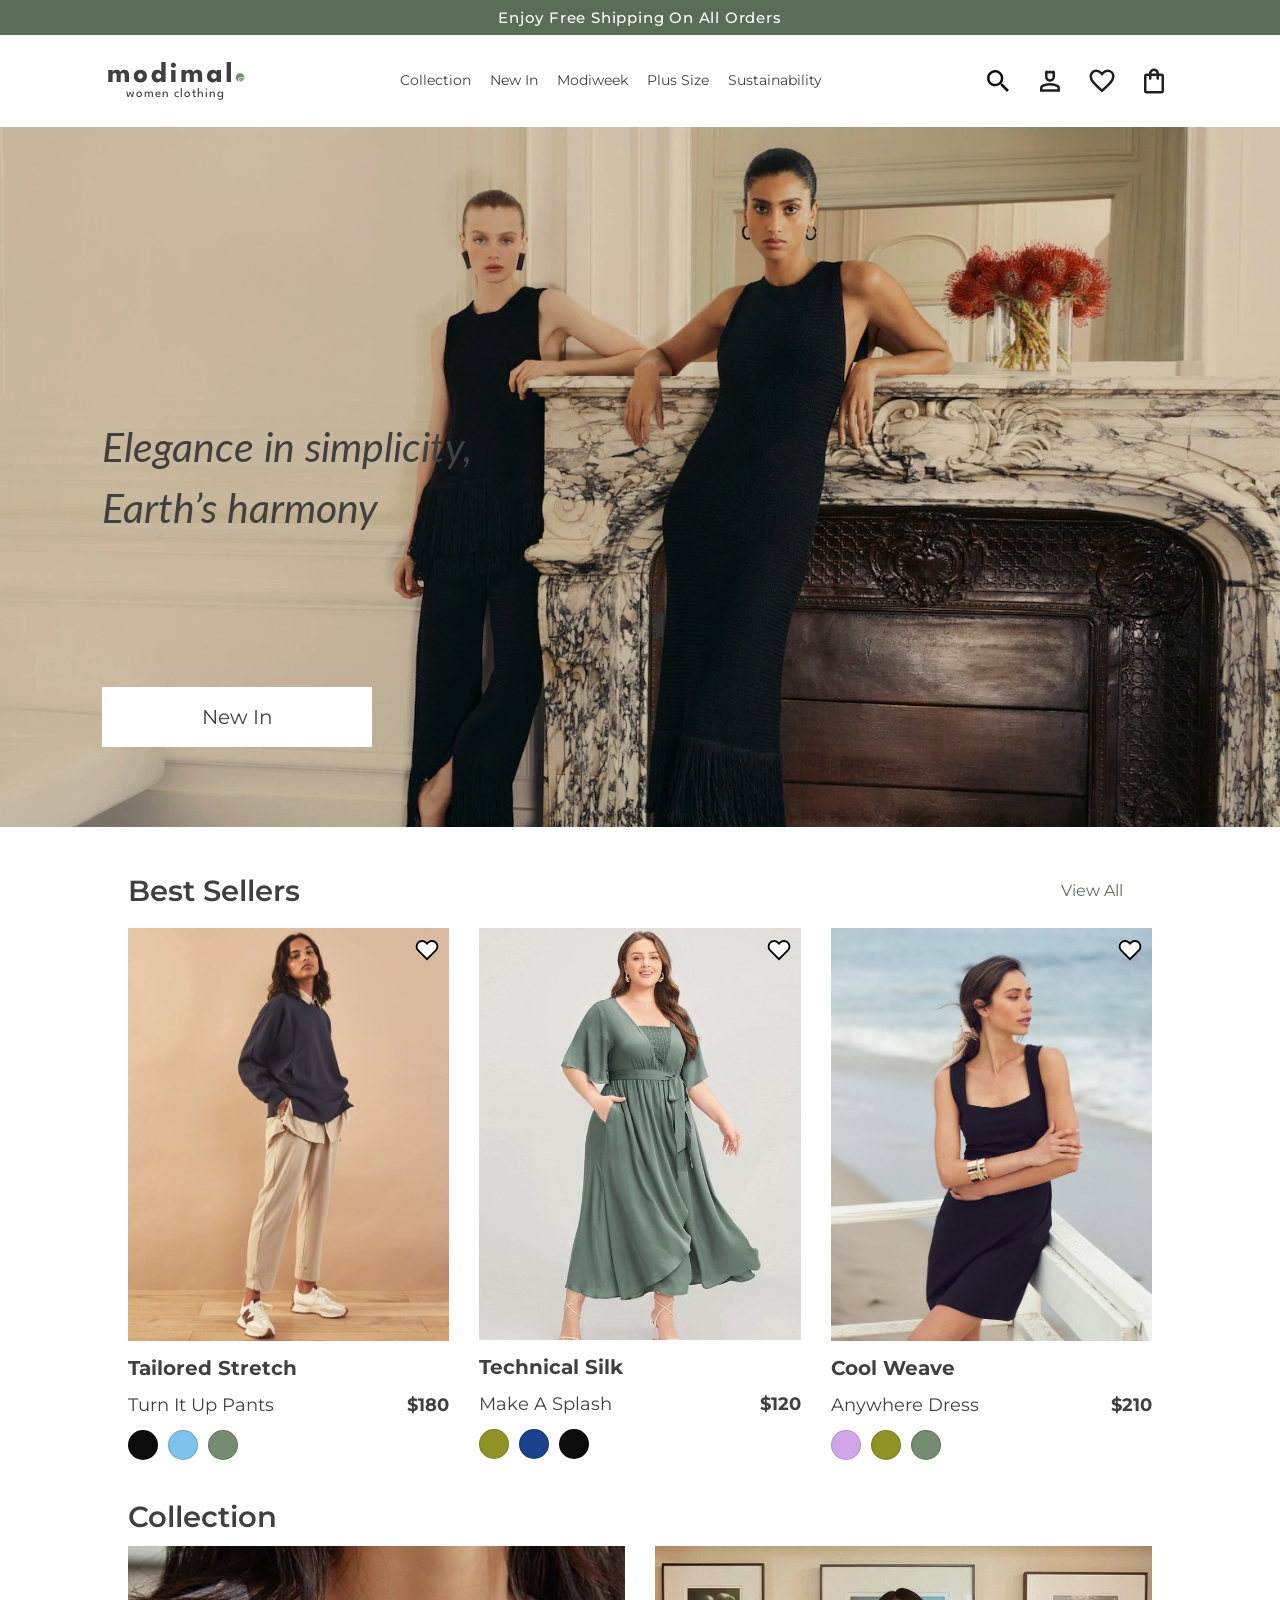
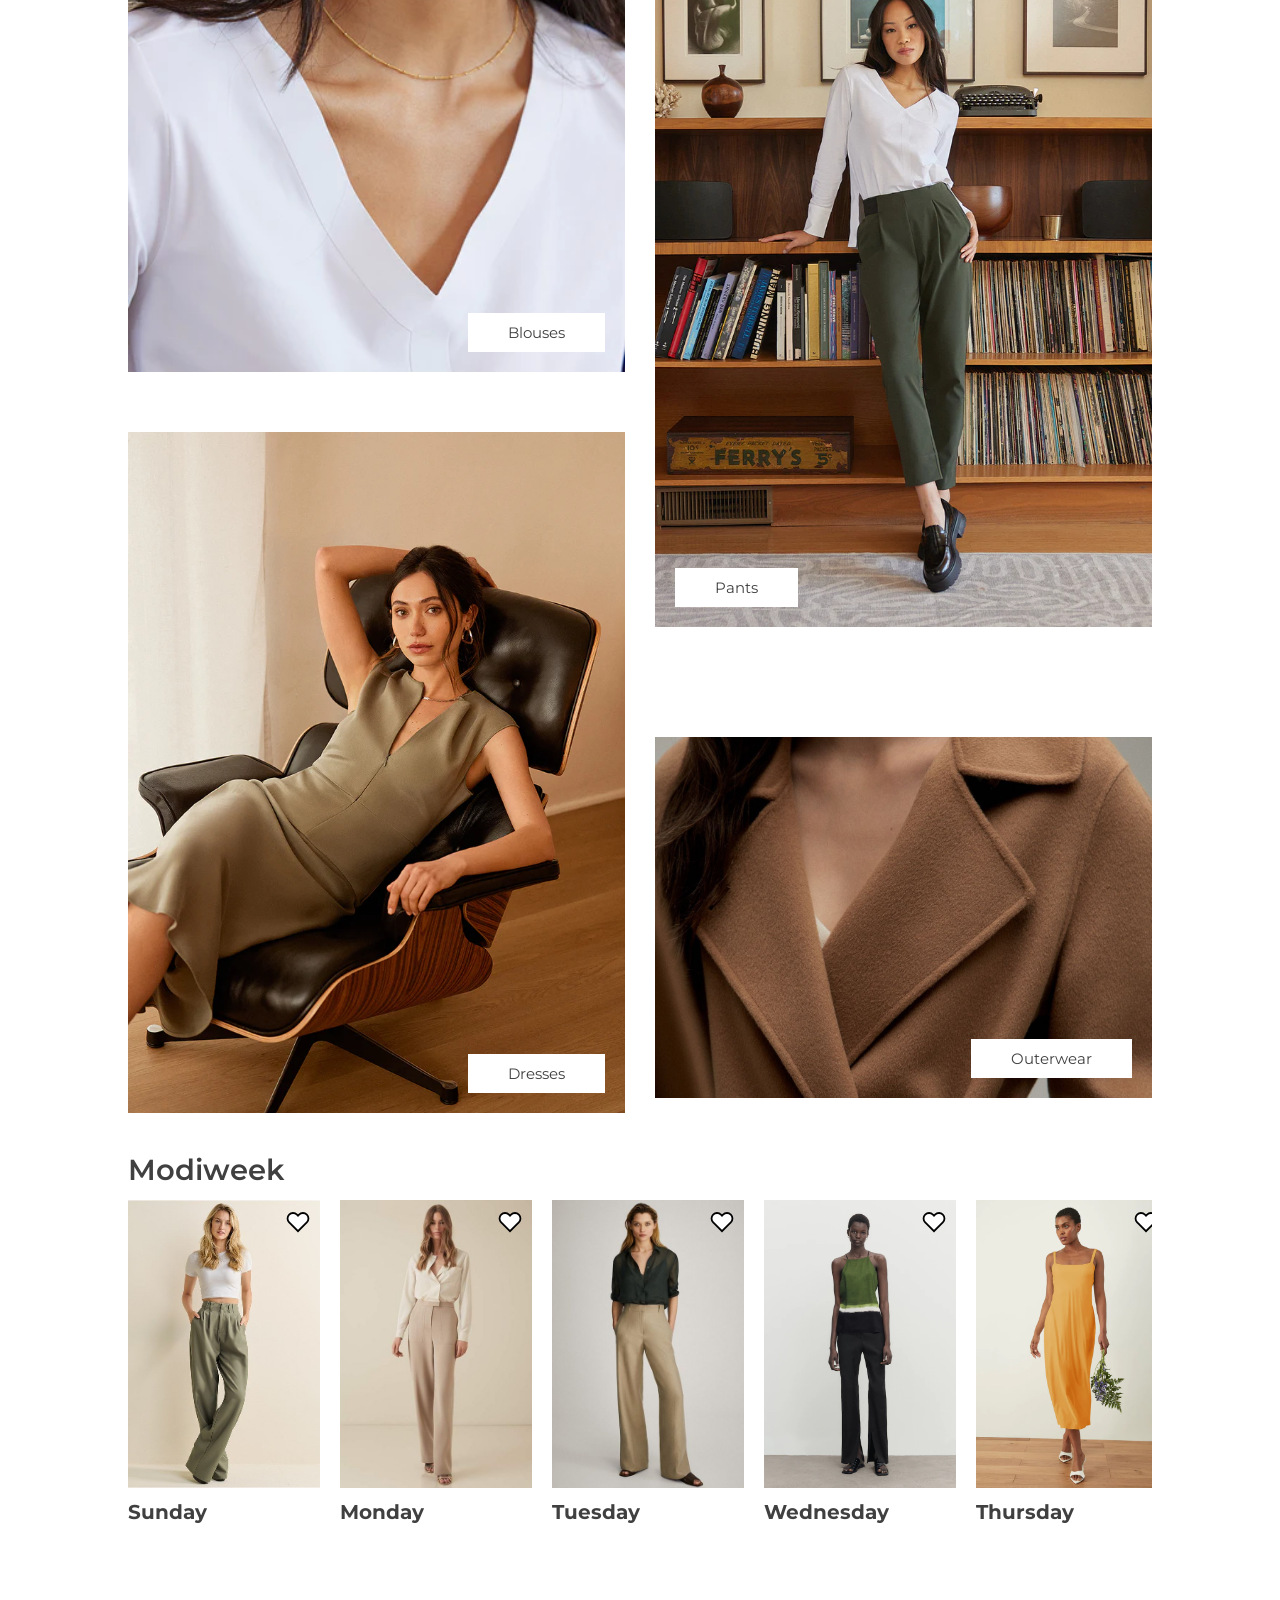
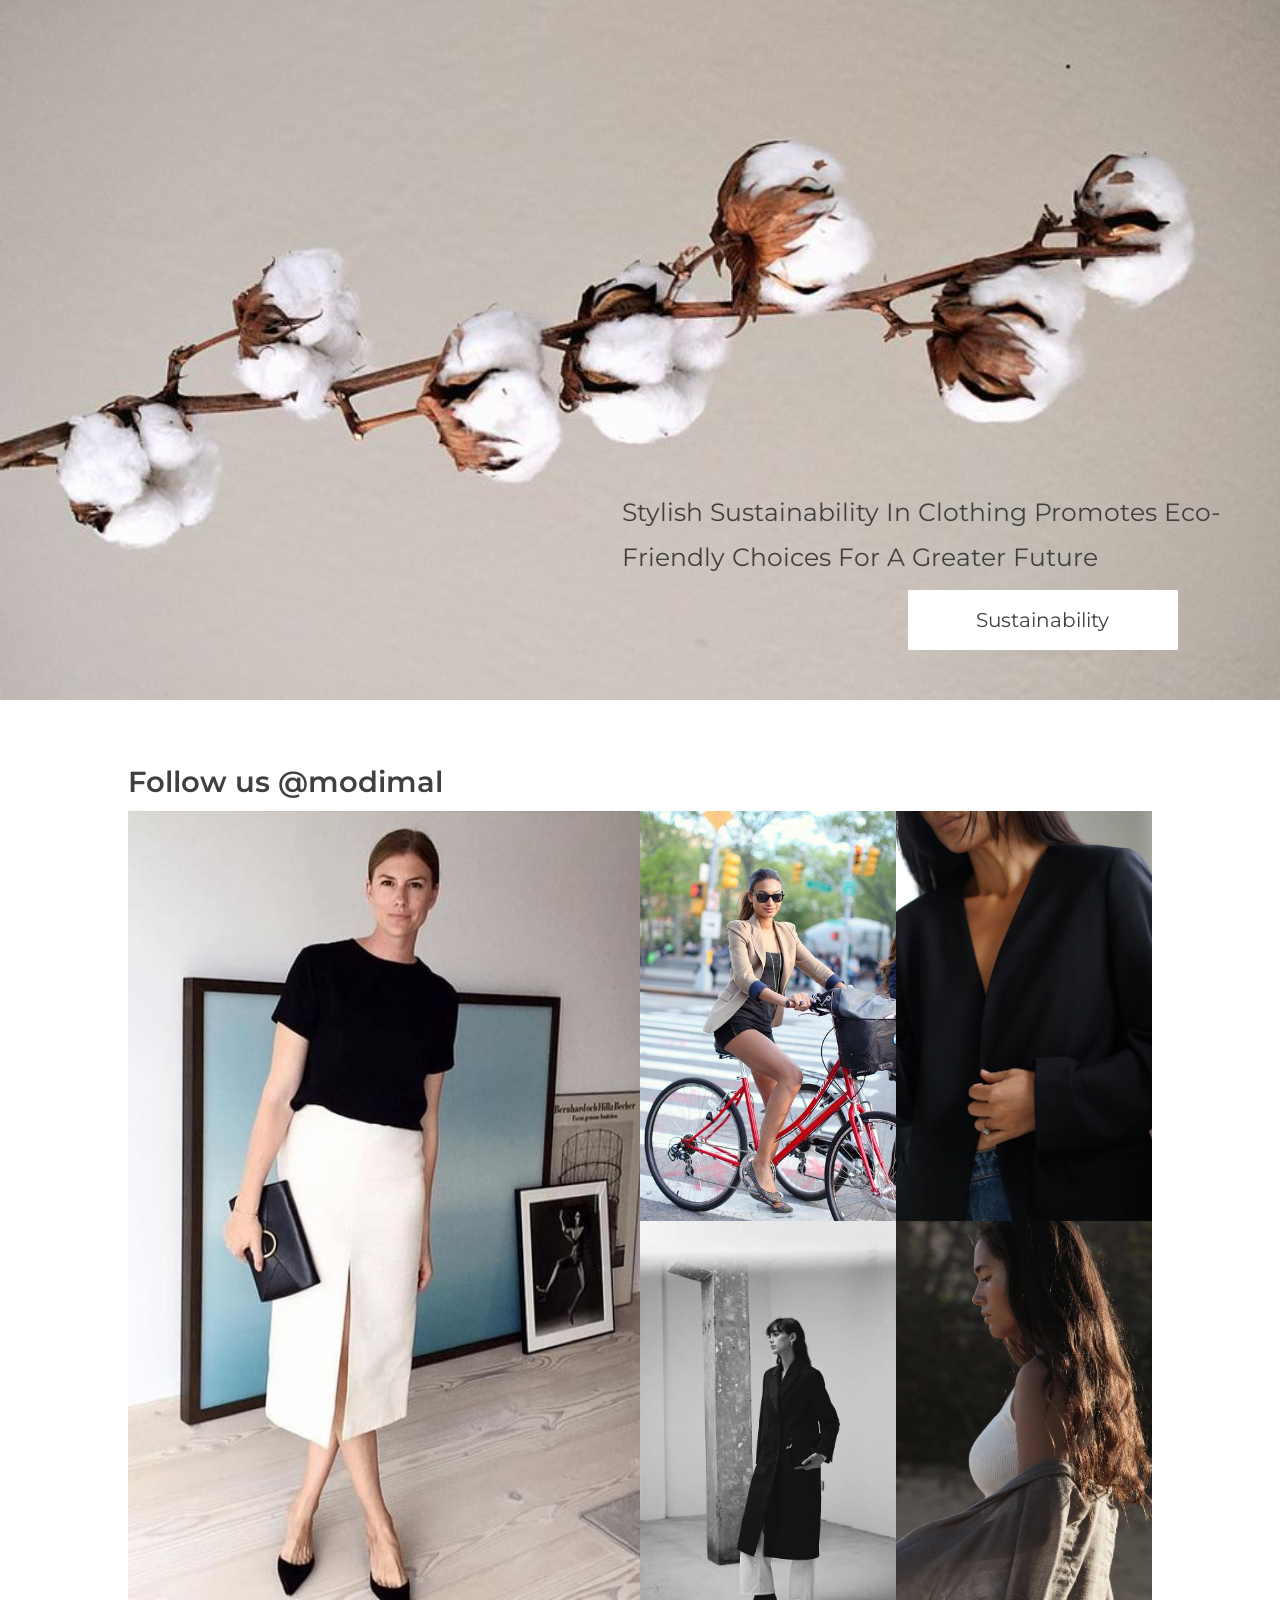
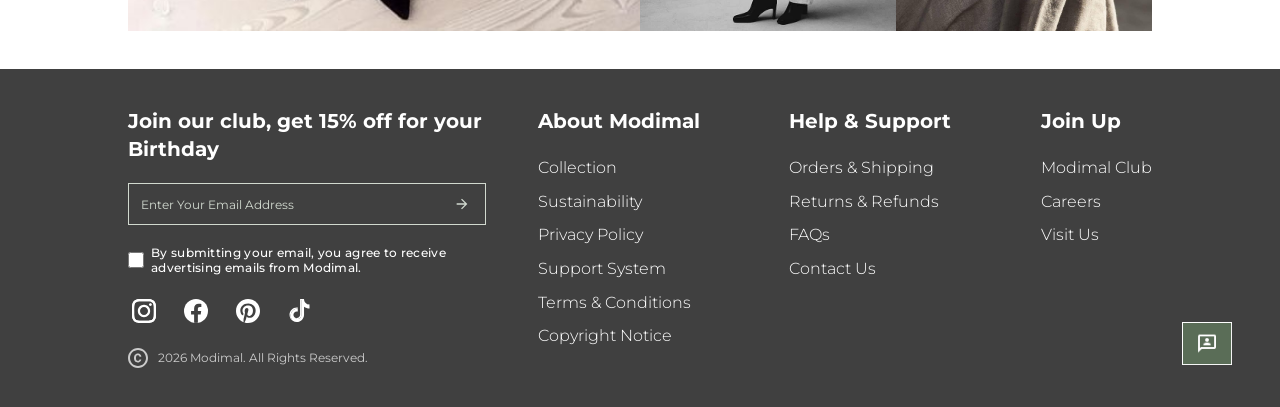
==== commit ab6acb91: "Favorites page added and developed. Bug Fix. Favorites need improvements" ====
--- a/Frontend/index.html
+++ b/Frontend/index.html
@@ -5,8 +5,8 @@
     <meta name="viewport" content="width=device-width, initial-scale=1.0">
     <meta name="description" content="Discover timeless women's clothing from Modimal.">
     <title>Modimal | Women's clothing</title>
-    <link rel="stylesheet" href="/Frontend/normalize.css">
-    <link rel="stylesheet" href="/Frontend/styles.css">
+    <link rel="stylesheet" href="./normalize.css">
+    <link rel="stylesheet" href="./styles.css">
     <link rel="preconnect" href="https://fonts.googleapis.com">
     <link rel="preconnect" href="https://fonts.gstatic.com" crossorigin>
     <link href="https://fonts.googleapis.com/css2?family=Lato:ital,wght@0,400;1,400&family=League+Spartan:wght@400;700&family=Montserrat:wght@100..900&display=swap" rel="stylesheet">
@@ -18,15 +18,15 @@
         <nav class="nav-menu" aria-label="Main navigation">
             <div class="mobile-left">
                 <button class="burger" type="button" aria-label="Open menu" data-action="toggle-menu" aria-controls="main-nav-options" aria-expanded="false">
-                    <img src="/Frontend/images/burger-menu.svg" alt="">
+                    <img src="./images/burger-menu.svg" alt="">
                 </button>
                 <button class="mobile-search header-icon" type="button" aria-label="Open search" aria-controls="search-drawer" aria-expanded="false" data-action="open-search">
-                    <img src="/Frontend/images/Header search icon.svg" alt="">
+                    <img src="./images/Header search icon.svg" alt="">
                 </button>
             </div>
 
-            <a class="logo" href="#home" aria-label="Modimal home">
-                <img src="/Frontend/images/logo.svg" alt="Modimal">
+            <a class="logo" href="./index.html" aria-label="Modimal home">
+                <img src="./images/logo.svg" alt="Modimal">
                 <span class="logo-text">women clothing</span>
             </a>
 
@@ -164,16 +164,16 @@
 
             <div class="icons" role="group" aria-label="Account and shopping actions">
                 <button class="search header-icon" type="button" aria-label="Open search" aria-controls="search-drawer" aria-expanded="false" data-action="open-search">
-                    <img src="/Frontend/images/Header search icon.svg" alt="Search">
+                    <img src="./images/Header search icon.svg" alt="Search">
                 </button>
-                <a class="person header-icon" href="/Frontend/sign-up.html" aria-label="Account">
-                    <img src="/Frontend/images/person.svg" alt="Account">
+                <a class="person header-icon" href="./sign-up.html" aria-label="Account">
+                    <img src="./images/person.svg" alt="Account">
                 </a>
-                <a class="favorite header-icon" href="/Frontend/favorites.html" aria-label="Favorites">
-                    <img src="/Frontend/images/favorite.svg" alt="Favorites">
+                <a class="favorite header-icon" href="./favorites.html" aria-label="Favorites">
+                    <img src="./images/favorite.svg" alt="Favorites">
                 </a>
-                <a class="bag header-icon" href="/Frontend/cart.html" aria-label="Shopping bag">
-                    <img src="/Frontend/images/Header bag icon.svg" alt="Shopping bag">
+                <a class="bag header-icon" href="./cart.html" aria-label="Shopping bag">
+                    <img src="./images/Header bag icon.svg" alt="Shopping bag">
                 </a>
             </div>
             <section class="search-drawer" id="search-drawer" aria-label="Search" aria-hidden="true" hidden>
@@ -202,7 +202,7 @@
                 <div class="best-sellers-products">
                     <article class="product-tile" data-product-id="turn-it-up-pants">
                         <div class="product-image-wrap">
-                            <img src="/Frontend/images/tile1.png" alt="Turn It Up black tailored pants">
+                            <img src="./images/tile1.png" alt="Turn It Up black tailored pants">
                             <button class="card-action" type="button" data-action="next-product">NEXT</button>
                             <button class="favorite-toggle" type="button" data-action="toggle-favorite" data-favorite-label="Turn It Up Pants" aria-label="Add Turn It Up Pants to favorites" aria-pressed="false">
                                 <svg viewBox="0 0 24 24" aria-hidden="true"><path d="M20.84 4.61a5.5 5.5 0 0 0-7.78 0L12 5.67l-1.06-1.06a5.5 5.5 0 0 0-7.78 7.78l1.06 1.06L12 21.23l7.78-7.78 1.06-1.06a5.5 5.5 0 0 0 0-7.78Z"></path></svg>
@@ -222,7 +222,7 @@
 
                     <article class="product-tile" data-product-id="make-a-splash">
                         <div class="product-image-wrap">
-                            <img class="product-image-small" src="/Frontend/images/tile2.png" alt="Make A Splash silk top">
+                            <img class="product-image-small" src="./images/tile2.png" alt="Make A Splash silk top">
                             <button class="card-action" type="button" data-action="next-product">NEXT</button>
                             <button class="favorite-toggle" type="button" data-action="toggle-favorite" data-favorite-label="Make A Splash" aria-label="Add Make A Splash to favorites" aria-pressed="false">
                                 <svg viewBox="0 0 24 24" aria-hidden="true"><path d="M20.84 4.61a5.5 5.5 0 0 0-7.78 0L12 5.67l-1.06-1.06a5.5 5.5 0 0 0-7.78 7.78l1.06 1.06L12 21.23l7.78-7.78 1.06-1.06a5.5 5.5 0 0 0 0-7.78Z"></path></svg>
@@ -242,7 +242,7 @@
 
                     <article class="product-tile product-title-desctop" data-product-id="anywhere-dress">
                         <div class="product-image-wrap">
-                            <img src="/Frontend/images/tile3.png" alt="Anywhere dress">
+                            <img src="./images/tile3.png" alt="Anywhere dress">
                             <button class="card-action" type="button" data-action="next-product">NEXT</button>
                             <button class="favorite-toggle" type="button" data-action="toggle-favorite" data-favorite-label="Anywhere Dress" aria-label="Add Anywhere Dress to favorites" aria-pressed="false">
                                 <svg viewBox="0 0 24 24" aria-hidden="true"><path d="M20.84 4.61a5.5 5.5 0 0 0-7.78 0L12 5.67l-1.06-1.06a5.5 5.5 0 0 0-7.78 7.78l1.06 1.06L12 21.23l7.78-7.78 1.06-1.06a5.5 5.5 0 0 0 0-7.78Z"></path></svg>
@@ -277,12 +277,12 @@
                     <div class="collection-column left-column">
 
                         <div class="collection-item">
-                            <img src="/Frontend/images/row1-1.png" alt="Blouse collection">
+                            <img src="./images/row1-1.png" alt="Blouse collection">
                             <a class="collection-button button-right" href="#best-sellers">Blouses</a>
                         </div>
 
                         <div class="collection-item">
-                            <img src="/Frontend/images/row1-2.png" alt="Dress collection">
+                            <img src="./images/row1-2.png" alt="Dress collection">
                             <a class="collection-button button-right" href="#best-sellers">Dresses</a>
                         </div>
                     </div>
@@ -291,13 +291,13 @@
                     <div class="collection-column right-column">
 
                         <div class="collection-item">
-                            <img src="/Frontend/images/row2-1.png" alt="Pants collection">
+                            <img src="./images/row2-1.png" alt="Pants collection">
                             <a class="collection-button button-left" href="#best-sellers">Pants</a>
                         </div>
 
 
                         <div class="collection-item">
-                            <img src="/Frontend/images/row2-2.jpg" alt="Outerwear collection">
+                            <img src="./images/row2-2.jpg" alt="Outerwear collection">
                             <a class="collection-button button-right" href="#best-sellers">Outerwear</a>
                         </div>
                     </div>
@@ -313,7 +313,7 @@
                     <div class="modiweek">
                         <article class="modiweek-item" data-product-id="sunday-outfit">
                             <div class="modiweek-image">
-                                <img src="/Frontend/images/sunday.jpg" alt="Sunday outfit">
+                                <img src="./images/sunday.jpg" alt="Sunday outfit">
                                 <button class="card-action" type="button" data-action="add-to-cart">Add to cart</button>
                                 <button class="favorite-toggle" type="button" data-action="toggle-favorite" data-favorite-label="Sunday outfit" aria-label="Add Sunday outfit to favorites" aria-pressed="false">
                                     <svg viewBox="0 0 24 24" aria-hidden="true"><path d="M20.84 4.61a5.5 5.5 0 0 0-7.78 0L12 5.67l-1.06-1.06a5.5 5.5 0 0 0-7.78 7.78l1.06 1.06L12 21.23l7.78-7.78 1.06-1.06a5.5 5.5 0 0 0 0-7.78Z"></path></svg>
@@ -323,7 +323,7 @@
                         </article>
                         <article class="modiweek-item" data-product-id="monday-outfit">
                             <div class="modiweek-image">
-                                <img src="/Frontend/images/monday.jpg" alt="Monday outfit">
+                                <img src="./images/monday.jpg" alt="Monday outfit">
                                 <button class="card-action" type="button" data-action="add-to-cart">Add to cart</button>
                                 <button class="favorite-toggle" type="button" data-action="toggle-favorite" data-favorite-label="Monday outfit" aria-label="Add Monday outfit to favorites" aria-pressed="false">
                                     <svg viewBox="0 0 24 24" aria-hidden="true"><path d="M20.84 4.61a5.5 5.5 0 0 0-7.78 0L12 5.67l-1.06-1.06a5.5 5.5 0 0 0-7.78 7.78l1.06 1.06L12 21.23l7.78-7.78 1.06-1.06a5.5 5.5 0 0 0 0-7.78Z"></path></svg>
@@ -333,7 +333,7 @@
                         </article>
                         <article class="modiweek-item" data-product-id="tuesday-outfit">
                             <div class="modiweek-image">
-                                <img src="/Frontend/images/tuesday.jpg" alt="Tuesday outfit">
+                                <img src="./images/tuesday.jpg" alt="Tuesday outfit">
                                 <button class="card-action" type="button" data-action="add-to-cart">Add to cart</button>
                                 <button class="favorite-toggle" type="button" data-action="toggle-favorite" data-favorite-label="Tuesday outfit" aria-label="Add Tuesday outfit to favorites" aria-pressed="false">
                                     <svg viewBox="0 0 24 24" aria-hidden="true"><path d="M20.84 4.61a5.5 5.5 0 0 0-7.78 0L12 5.67l-1.06-1.06a5.5 5.5 0 0 0-7.78 7.78l1.06 1.06L12 21.23l7.78-7.78 1.06-1.06a5.5 5.5 0 0 0 0-7.78Z"></path></svg>
@@ -343,7 +343,7 @@
                         </article>
                         <article class="modiweek-item" data-product-id="wednesday-outfit">
                             <div class="modiweek-image">
-                                <img src="/Frontend/images/wednesday.png" alt="Wednesday outfit">
+                                <img src="./images/wednesday.png" alt="Wednesday outfit">
                                 <button class="card-action" type="button" data-action="add-to-cart">Add to cart</button>
                                 <button class="favorite-toggle" type="button" data-action="toggle-favorite" data-favorite-label="Wednesday outfit" aria-label="Add Wednesday outfit to favorites" aria-pressed="false">
                                     <svg viewBox="0 0 24 24" aria-hidden="true"><path d="M20.84 4.61a5.5 5.5 0 0 0-7.78 0L12 5.67l-1.06-1.06a5.5 5.5 0 0 0-7.78 7.78l1.06 1.06L12 21.23l7.78-7.78 1.06-1.06a5.5 5.5 0 0 0 0-7.78Z"></path></svg>
@@ -353,7 +353,7 @@
                         </article>
                         <article class="modiweek-item" data-product-id="thursday-outfit">
                             <div class="modiweek-image">
-                                <img src="/Frontend/images/thursday.png" alt="Thursday outfit">
+                                <img src="./images/thursday.png" alt="Thursday outfit">
                                 <button class="card-action" type="button" data-action="add-to-cart">Add to cart</button>
                                 <button class="favorite-toggle" type="button" data-action="toggle-favorite" data-favorite-label="Thursday outfit" aria-label="Add Thursday outfit to favorites" aria-pressed="false">
                                     <svg viewBox="0 0 24 24" aria-hidden="true"><path d="M20.84 4.61a5.5 5.5 0 0 0-7.78 0L12 5.67l-1.06-1.06a5.5 5.5 0 0 0-7.78 7.78l1.06 1.06L12 21.23l7.78-7.78 1.06-1.06a5.5 5.5 0 0 0 0-7.78Z"></path></svg>
@@ -378,11 +378,11 @@
             </div>
 
             <div class="follow-us-gallery">
-                <div class="item1"><img src="images/follow-us-pic-1.jpg" alt="Modimal style inspiration"></div>
-                <div class="item2"><img src="images/follow-us-pic-2.jpg" alt="Modimal style inspiration"></div>
-                <div class="item3"><img src="images/follow-us-pic-3.jpg" alt="Modimal style inspiration"></div>
-                <div class="item4"><img src="images/follow-us-pic-4.jpg" alt="Modimal style inspiration"></div>
-                <div class="item5"><img src="images/follow-us-pic-5.jpg" alt="Modimal style inspiration"></div>
+                <div class="item1"><img src="./images/follow-us-pic-1.jpg" alt="Modimal style inspiration"></div>
+                <div class="item2"><img src="./images/follow-us-pic-2.jpg" alt="Modimal style inspiration"></div>
+                <div class="item3"><img src="./images/follow-us-pic-3.jpg" alt="Modimal style inspiration"></div>
+                <div class="item4"><img src="./images/follow-us-pic-4.jpg" alt="Modimal style inspiration"></div>
+                <div class="item5"><img src="./images/follow-us-pic-5.jpg" alt="Modimal style inspiration"></div>
             </div>
         </section>
     </main>
@@ -398,7 +398,7 @@
                         <div class="form-group">
                             <input class="form-input" type="email" id="newsletter-email" name="email" placeholder="Enter Your Email Address" autocomplete="email" required>
                             <button type="submit" class="submit-arrow" aria-label="Subscribe to newsletter">
-                                <img src="/Frontend/images/arrow.svg" alt="">
+                                <img src="./images/arrow.svg" alt="">
                             </button>
                         </div>
                         <div class="form-group">
@@ -410,12 +410,12 @@
                 </div>
                 <div class="left-down-columt-ft">
                             <div class="social" role="group" aria-label="Social media">
-                                <button type="button" aria-label="Instagram" data-action="open-social" data-network="instagram"><img src="images/instagram.svg" alt=""></button>
-                                <button type="button" aria-label="Facebook" data-action="open-social" data-network="facebook"><img src="images/facebook.svg" alt=""></button>
-                                <button type="button" aria-label="Pinterest" data-action="open-social" data-network="pinterest"><img src="images/Pinterest.svg" alt=""></button>
-                                <button type="button" aria-label="TikTok" data-action="open-social" data-network="tiktok"><img src="images/tiktok2.svg" alt=""></button>
-                    </div>
-                    <p class="rights-text">2023 Modimal. All Rights Reserved.</p>
+                                <button type="button" aria-label="Instagram" data-action="open-social" data-network="instagram"><img src="./images/instagram.svg" alt=""></button>
+                                <button type="button" aria-label="Facebook" data-action="open-social" data-network="facebook"><img src="./images/facebook.svg" alt=""></button>
+                                <button type="button" aria-label="Pinterest" data-action="open-social" data-network="pinterest"><img src="./images/Pinterest.svg" alt=""></button>
+                                <button type="button" aria-label="TikTok" data-action="open-social" data-network="tiktok"><img src="./images/tiktok2.svg" alt=""></button>
+                    </div>
+                    <p class="rights-text">2026 Modimal. All Rights Reserved.</p>
                 </div>
             </div>
             <nav class="right-column-ft" aria-label="Footer navigation">
@@ -444,6 +444,7 @@
             </nav>
         </div>
     </footer>
-    <script src="/Frontend/main.js"></script>
+    <script src="./main.js"></script>
+    <script src="./favorites.js" defer></script>
 </body>
 </html>
--- a/Frontend/styles.css
+++ b/Frontend/styles.css
@@ -4,6 +4,7 @@
     --color-border: #d1d9cf;
     --color-surface: #fff;
     --content-width: 1600px;
+    --font-family: "Montserrat", sans-serif;
 }
 
 *,
@@ -347,11 +348,6 @@
     margin-bottom: 15px;
 }
 
-.collection-menu-column a {
-    font-size: 14px;
-    line-height: 1.5;
-}
-
 .collection-menu-column a:hover {
     color: var(--color-primary);
 }
@@ -405,7 +401,7 @@
 }
 
 .plus-size-promo-pants {
-    background-image: url("images/plus-size-pants.png");
+    background-image: url("images/plus-size-pants.jpg");
 }
 
 .sustainability-promo-one {
@@ -419,10 +415,16 @@
 .collection-menu-promo figcaption {
     width: 100%;
     margin-top: 15px;
-    font-size: 14px;
     font-weight: 400;
-    font-family: "Monserrat", sans-serif;
     text-align: left;
+}
+
+.collection-menu-column a,
+.collection-menu-promo figcaption {
+    font-family: inherit;
+    font-size: 16px;
+    font-weight: 400;
+    line-height: 1.5;
 }
 
 .options a {
@@ -989,6 +991,35 @@
     content: "";
 }
 
+.favorites-title {
+    display: flex;
+    justify-content: center;
+    align-items: center;
+    font-family: var(--font-family);
+    font-weight: 700;
+    line-height: 140%;
+    font-size: 20px;
+}
+
+.item-count {
+    display: flex;
+    justify-content: center;
+    align-items: center;
+    font-family: var(--font-family);
+    font-weight: 400;
+    line-height: 180%;
+    font-size: 18px;
+}
+
+.favorites-items {
+    display: grid;
+    grid-template-columns: repeat(3, 1fr);
+    width: 82%;
+    gap: 20px;
+    margin: 0 40px;
+
+}
+
 @media (min-width: 2000px) {
     .cotton-bg {
         min-height: 850px;
@@ -1111,14 +1142,14 @@
         margin-bottom: 8px;
     }
 
-    .collection-menu-column a {
-        font-size: 12px;
+    .collection-menu-column a,
+    .collection-menu-promo figcaption {
+        font-size: 14px;
         line-height: 1.35;
     }
 
     .collection-menu-promo figcaption {
         margin-top: 8px;
-        font-size: 12px;
     }
 }
 
@@ -1290,7 +1321,11 @@
     .collection-menu-column a {
         display: block;
         padding: 7px 0 7px 22px;
-        font-size: clamp(10px, 2.8vw, 12px);
+    }
+
+    .collection-menu-column a,
+    .collection-menu-promo figcaption {
+        font-size: clamp(12px, 3vw, 14px);
         line-height: 1.25;
     }
 
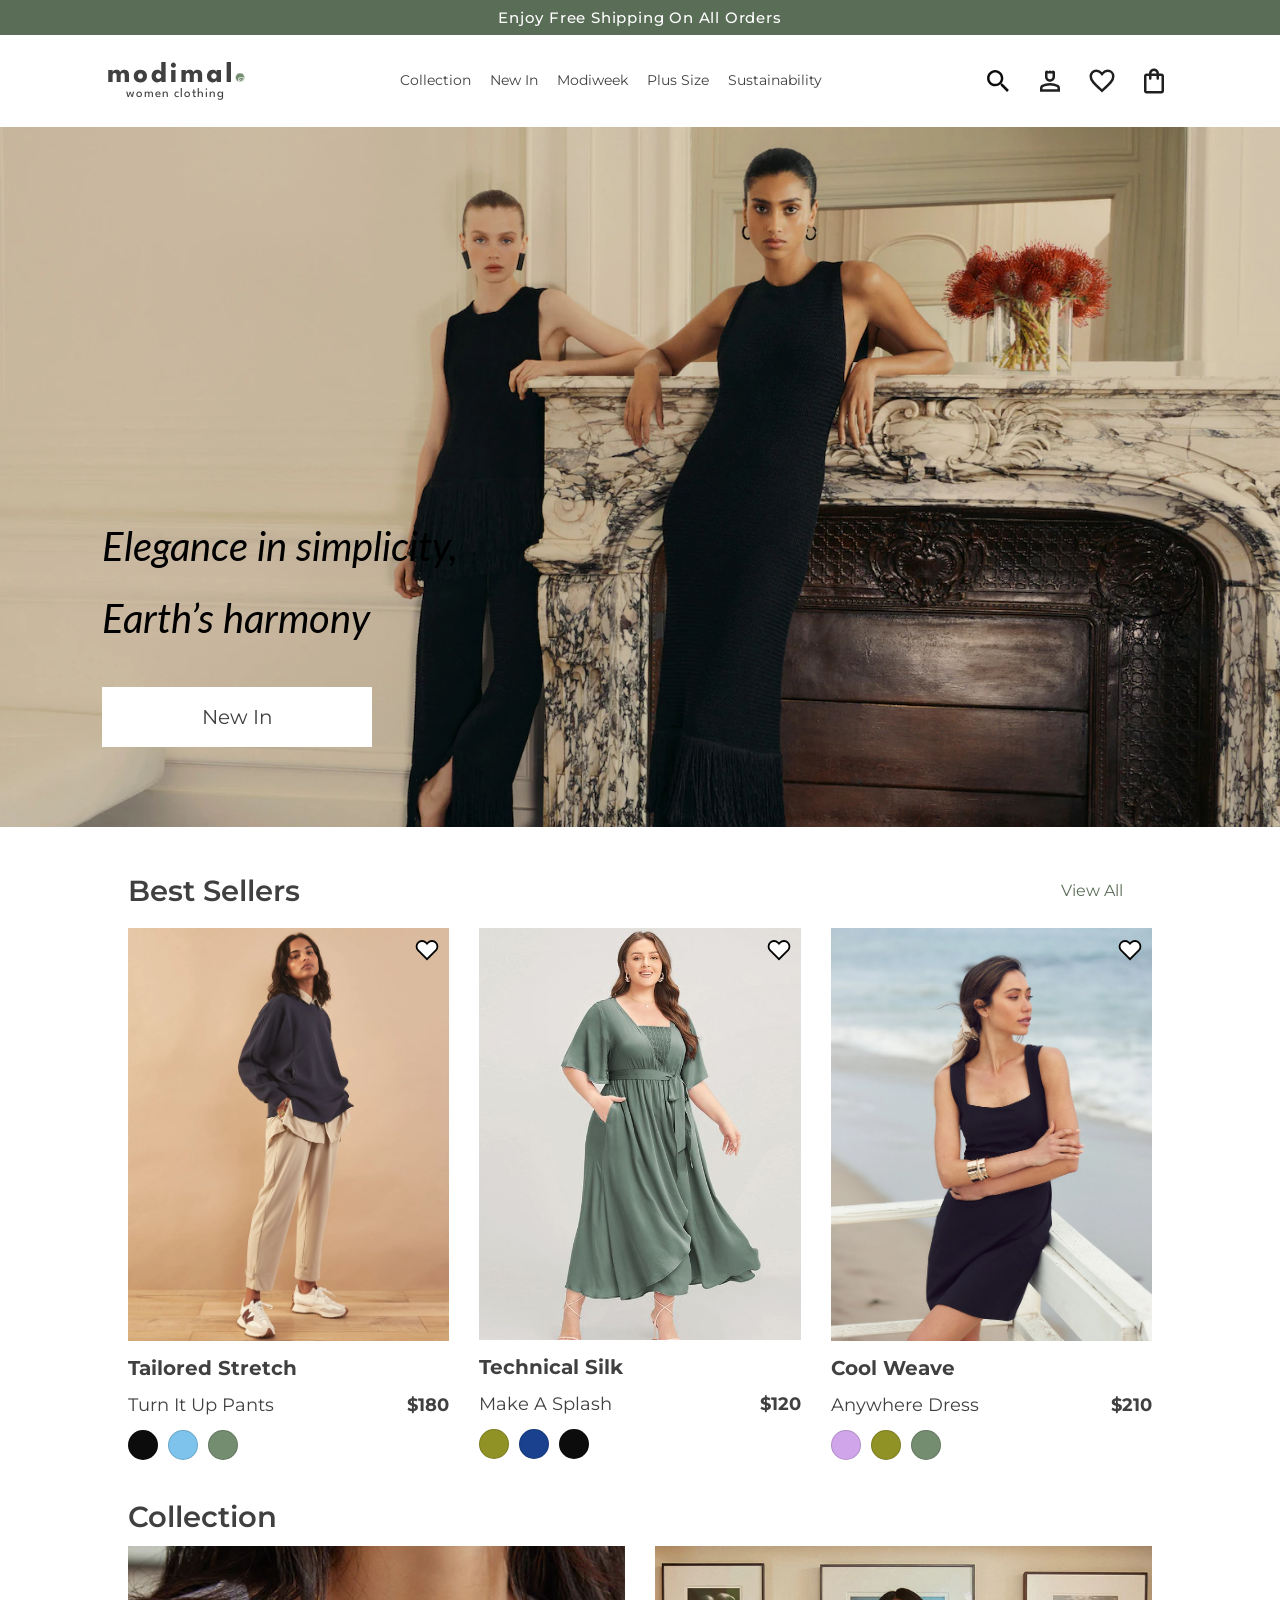
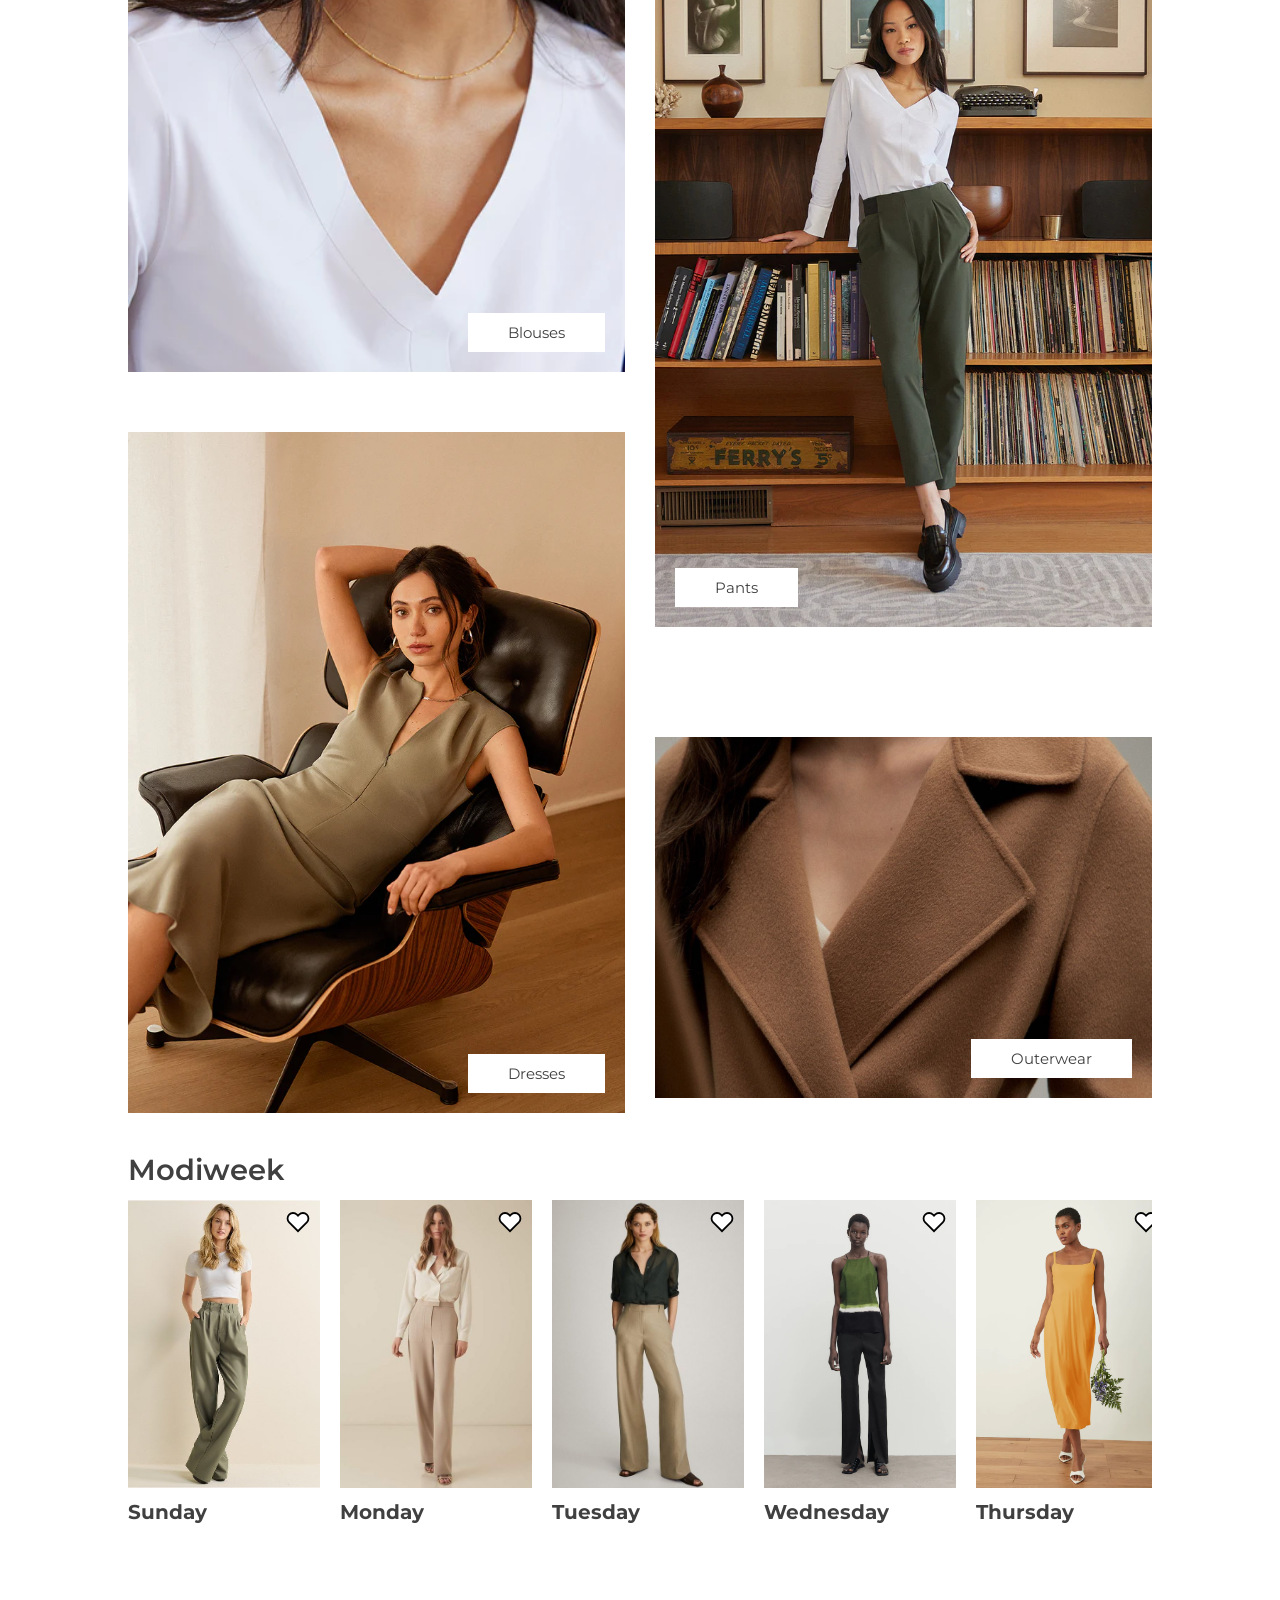
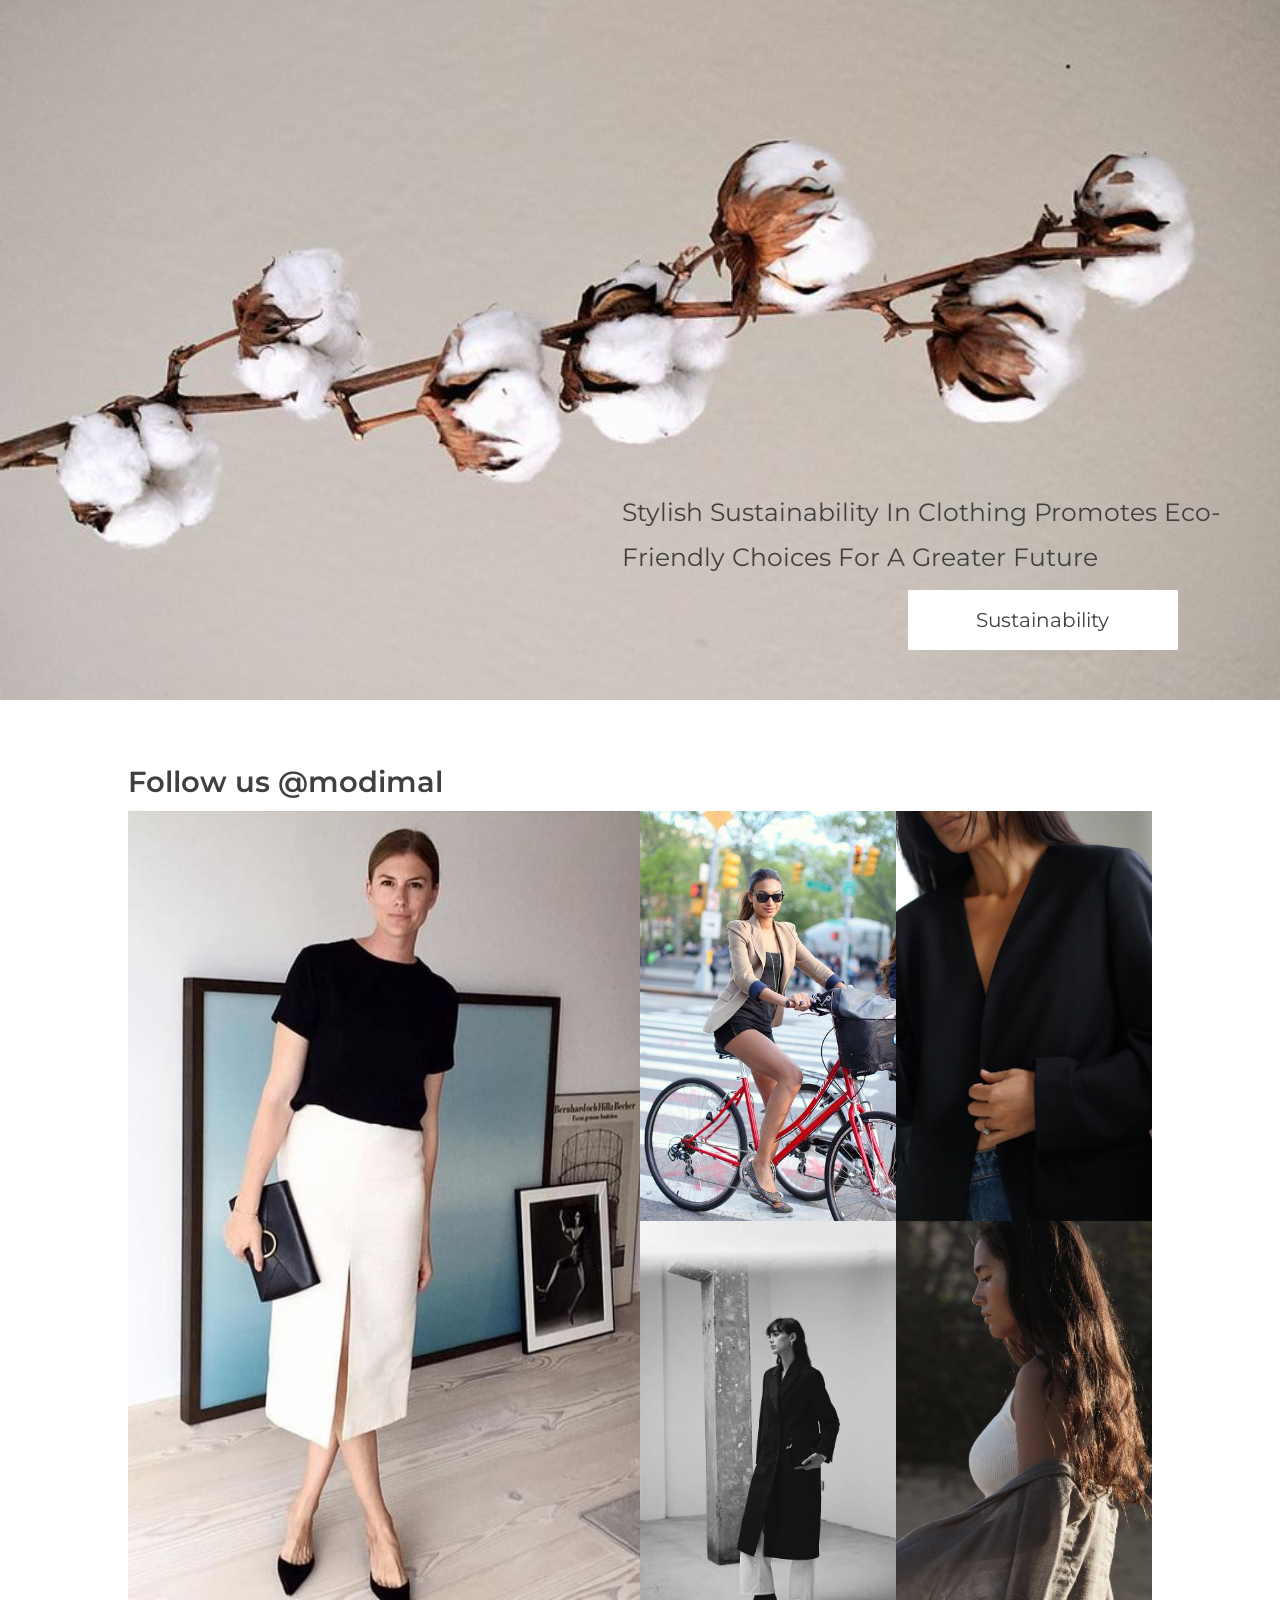
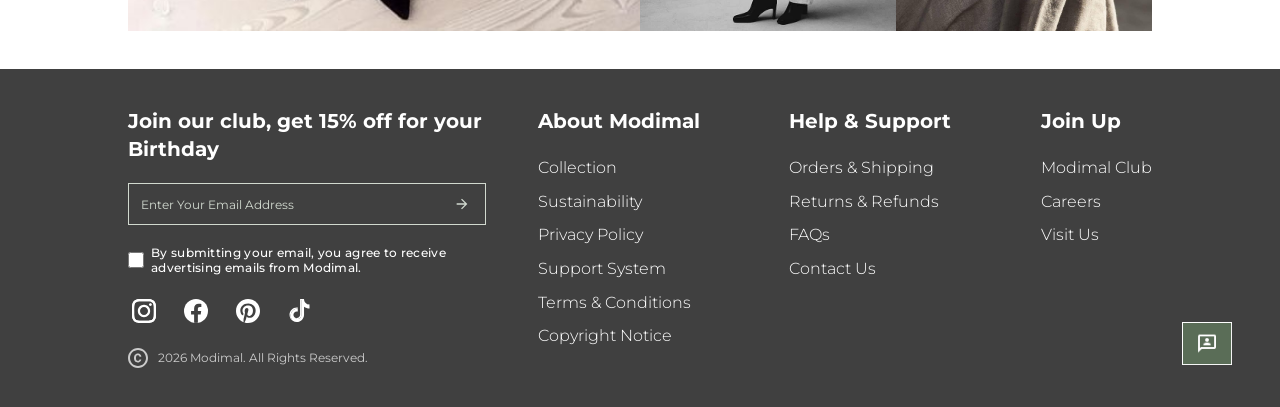
==== commit c43de3b7: "Bug Fix. Product cart development started" ====
--- a/Frontend/index.html
+++ b/Frontend/index.html
@@ -36,14 +36,14 @@
                     <div class="collection-mega-menu" aria-label="Collection menu">
                         <div class="collection-menu-column">
                             <h2>Category</h2>
-                            <a href="shop.html">Shop All</a>
-                            <a href="shop.html#collection">Blouses &amp; Top</a>
-                            <a href="shop.html#collection">Pants</a>
-                            <a href="shop.html#collection">Dresses &amp; Jumpsuits</a>
-                            <a href="shop.html#collection">Outwear &amp; Jackets</a>
-                            <a href="shop.html#collection">Pullovers</a>
-                            <a href="shop.html#collection">Tees</a>
-                            <a href="shop.html#collection">Shorts &amp; Skirts</a>
+                            <a href="./shop.html">Shop All</a>
+                            <a href="./shop.html?category=tops">Blouses &amp; Top</a>
+                            <a href="./shop.html?category=pants">Pants</a>
+                            <a href="./shop.html?category=dresses-jumpsuits">Dresses &amp; Jumpsuits</a>
+                            <a href="./shop.html?category=outerwear-jackets">Outerwear &amp; Jackets</a>
+                            <a href="./shop.html?category=pullovers">Pullovers</a>
+                            <a href="./shop.html?category=tees">Tees</a>
+                            <a href="./shop.html?category=shorts-skirts">Shorts &amp; Skirts</a>
                         </div>
                         <div class="collection-menu-column">
                             <h2>Featured</h2>
@@ -74,14 +74,14 @@
                     <div class="new-in-menu" aria-label="New In menu">
                         <div class="collection-menu-column">
                             <h2>Category</h2>
-                            <a href="shop.html#best-sellers">Shop All</a>
-                            <a href="shop.html#best-sellers">Tops &amp; Blouses</a>
-                            <a href="shop.html#best-sellers">Tees</a>
-                            <a href="shop.html#best-sellers">Pants</a>
-                            <a href="shop.html#best-sellers">Jackets &amp; Outwears</a>
-                            <a href="shop.html#best-sellers">Pullovers</a>
-                            <a href="shop.html#best-sellers">Dresses &amp; Jumpsuits</a>
-                            <a href="shop.html#best-sellers">Shorts &amp; Skirts</a>
+                            <a href="./shop.html">Shop All</a>
+                            <a href="./shop.html?category=tops">Tops &amp; Blouses</a>
+                            <a href="./shop.html?category=tees">Tees</a>
+                            <a href="./shop.html?category=pants">Pants</a>
+                            <a href="./shop.html?category=outerwear-jackets">Jackets &amp; Outwears</a>
+                            <a href="./shop.html?category=pullovers">Pullovers</a>
+                            <a href="./shop.html?category=dresses-jumpsuits">Dresses &amp; Jumpsuits</a>
+                            <a href="./shop.html?category=shorts-skirts">Shorts &amp; Skirts</a>
                         </div>
                         <div class="collection-menu-column">
                             <h2>Trending</h2>
@@ -110,14 +110,14 @@
                     <div class="plus-size-menu" aria-label="Plus Size menu">
                         <div class="collection-menu-column">
                             <h2>Category</h2>
-                            <a href="shop.html#best-sellers">Shop All</a>
-                            <a href="shop.html#best-sellers">Top &amp; Blouses</a>
-                            <a href="shop.html#best-sellers">Tees</a>
-                            <a href="shop.html#best-sellers">Pants</a>
-                            <a href="shop.html#best-sellers">Jackets &amp; Outwears</a>
-                            <a href="shop.html#best-sellers">Pullovers</a>
-                            <a href="shop.html#best-sellers">Dresses &amp; Jumpsuits</a>
-                            <a href="shop.html#best-sellers">Shorts &amp; Skirts</a>
+                            <a href="./shop.html">Shop All</a>
+                            <a href="./shop.html?category=tops">Top &amp; Blouses</a>
+                            <a href="./shop.html?category=tees">Tees</a>
+                            <a href="./shop.html?category=pants">Pants</a>
+                            <a href="./shop.html?category=outerwear-jackets">Jackets &amp; Outwears</a>
+                            <a href="./shop.html?category=pullovers">Pullovers</a>
+                            <a href="./shop.html?category=dresses-jumpsuits">Dresses &amp; Jumpsuits</a>
+                            <a href="./shop.html?category=shorts-skirts">Shorts &amp; Skirts</a>
                         </div>
                         <figure class="collection-menu-promo">
                             <div class="collection-promo-image plus-size-promo-pants" role="img" aria-label="Plus size pants"></div>
@@ -154,11 +154,11 @@
                     </div>
                 </div>
                 <div class="mobile-menu-account" role="group" aria-label="Account">
-                    <button type="button" data-action="open-account">
+                    <a href="./log-in.html">
                         <svg viewBox="0 0 24 24" aria-hidden="true"><path d="M12 12a4 4 0 1 0 0-8 4 4 0 0 0 0 8Zm-7 8a7 7 0 0 1 14 0H5Z"/></svg>
                         Log In
-                    </button>
-                    <button type="button" data-action="open-account">Create Account</button>
+                    </a>
+                    <a href="./sign-up.html">Create Account</a>
                 </div>
             </div>
 
@@ -203,7 +203,7 @@
                     <article class="product-tile" data-product-id="turn-it-up-pants">
                         <div class="product-image-wrap">
                             <img src="./images/tile1.png" alt="Turn It Up black tailored pants">
-                            <button class="card-action" type="button" data-action="next-product">NEXT</button>
+                            <a class="card-action" href="./product.html?id=turn-it-up-pants" aria-label="View Turn It Up Pants">View product</a>
                             <button class="favorite-toggle" type="button" data-action="toggle-favorite" data-favorite-label="Turn It Up Pants" aria-label="Add Turn It Up Pants to favorites" aria-pressed="false">
                                 <svg viewBox="0 0 24 24" aria-hidden="true"><path d="M20.84 4.61a5.5 5.5 0 0 0-7.78 0L12 5.67l-1.06-1.06a5.5 5.5 0 0 0-7.78 7.78l1.06 1.06L12 21.23l7.78-7.78 1.06-1.06a5.5 5.5 0 0 0 0-7.78Z"></path></svg>
                             </button>
@@ -223,7 +223,7 @@
                     <article class="product-tile" data-product-id="make-a-splash">
                         <div class="product-image-wrap">
                             <img class="product-image-small" src="./images/tile2.png" alt="Make A Splash silk top">
-                            <button class="card-action" type="button" data-action="next-product">NEXT</button>
+                            <a class="card-action" href="./product.html?id=make-a-splash" aria-label="View Make A Splash">View product</a>
                             <button class="favorite-toggle" type="button" data-action="toggle-favorite" data-favorite-label="Make A Splash" aria-label="Add Make A Splash to favorites" aria-pressed="false">
                                 <svg viewBox="0 0 24 24" aria-hidden="true"><path d="M20.84 4.61a5.5 5.5 0 0 0-7.78 0L12 5.67l-1.06-1.06a5.5 5.5 0 0 0-7.78 7.78l1.06 1.06L12 21.23l7.78-7.78 1.06-1.06a5.5 5.5 0 0 0 0-7.78Z"></path></svg>
                             </button>
@@ -243,7 +243,7 @@
                     <article class="product-tile product-title-desctop" data-product-id="anywhere-dress">
                         <div class="product-image-wrap">
                             <img src="./images/tile3.png" alt="Anywhere dress">
-                            <button class="card-action" type="button" data-action="next-product">NEXT</button>
+                            <a class="card-action" href="./product.html?id=anywhere-dress" aria-label="View Anywhere Dress">View product</a>
                             <button class="favorite-toggle" type="button" data-action="toggle-favorite" data-favorite-label="Anywhere Dress" aria-label="Add Anywhere Dress to favorites" aria-pressed="false">
                                 <svg viewBox="0 0 24 24" aria-hidden="true"><path d="M20.84 4.61a5.5 5.5 0 0 0-7.78 0L12 5.67l-1.06-1.06a5.5 5.5 0 0 0-7.78 7.78l1.06 1.06L12 21.23l7.78-7.78 1.06-1.06a5.5 5.5 0 0 0 0-7.78Z"></path></svg>
                             </button>
--- a/Frontend/styles.css
+++ b/Frontend/styles.css
@@ -1,3 +1,10 @@
+@font-face {
+    font-family: 'MyFont';
+    src: url('./Fonts/Gill\ Sans\ MT\ Italic.ttf') format('ttf');
+    font-weight: 400;
+    font-style: normal;
+}
+
 :root {
     --color-primary: #5a6d57;
     --color-text: #404040;
@@ -478,14 +485,16 @@
 
 .hero-text {
     position: absolute;
-    top: 50%;
+    top: 65%;
     left: max(8%, calc((100% - var(--content-width)) / 2));
     margin: 0;
     font-family: "Lato", sans-serif;
-    font-size: clamp(32px, 3.2vw, 50px);
+    font-size: clamp(32px, 3.2vw, 40px);
     font-weight: 400;
-    line-height: 1.5;
+    
+    line-height: 180%;
     transform: translateY(-50%);
+    color: #000000;
 }
 
 .hero-button,
@@ -567,9 +576,12 @@
     position: absolute;
     right: 5%;
     left: 5%;
+    display: flex;
     width: 90%;
     bottom: 16px;
     min-height: 44px;
+    align-items: center;
+    justify-content: center;
     padding: 10px 18px;
     border: 0;
     background: var(--color-primary);
@@ -577,6 +589,7 @@
     font-size: 14px;
     font-weight: 400;
     text-align: center;
+    text-decoration: none;
     text-transform: uppercase;
     opacity: 0;
     visibility: hidden;
@@ -1011,14 +1024,277 @@
     font-size: 18px;
 }
 
+.favorites-count{
+    margin-right: 5px;
+}
+
 .favorites-items {
     display: grid;
-    grid-template-columns: repeat(3, 1fr);
-    width: 82%;
+    width: min(calc(100% - 40px), 1020px);
+    grid-template-columns: repeat(auto-fit, minmax(min(100%, 260px), 1fr));
+    justify-content: center;
+    gap: clamp(16px, 2vw, 30px);
+    margin: 10px auto 0;
+}
+
+.favorites-items > p {
+    grid-column: 1 / -1;
+    margin: 32px 0;
+    text-align: center;
+}
+
+.favorites-items > .favorite-product-card {
+    display: block;
+    width: 100%;
+    max-width: 320px;
+    min-width: 0;
+    justify-self: center;
+    margin: 0;
+}
+
+.favorites-items .favorite-product-image {
+    width: 100%;
+    aspect-ratio: 0.8 / 0.9;
+    overflow: hidden;
+}
+
+.favorites-items .favorite-product-image > img {
+    display: block;
+    width: 100%;
+    height: 100%;
+    object-fit: cover;
+}
+
+.favorites-items .card-action {
+    display: block;
+}
+
+.favorites-items .favorite-product-card:hover .card-action,
+.favorites-items .favorite-product-card:focus-within .card-action {
+    opacity: 1;
+    visibility: visible;
+    transform: translateY(0);
+}
+
+.main-registration-page {
+    display: grid;
+    grid-template-columns: minmax(0, 1.05fr) minmax(300px, 0.95fr);
+    gap: clamp(24px, 5vw, 72px);
+    width: min(calc(100% - 64px), 1280px);
+    margin: clamp(24px, 4vw, 56px) auto;
+    align-items: center;
+}
+
+.registration-picture{
+    width: 100%;
+    min-width: 0;
+    aspect-ratio: 4 / 5;
+    overflow: hidden;
+}
+
+.registration-picture img {
+    display: block;
+    width: 100%;
+    height: 100%;
+    object-fit: cover;
+    object-position: center;
+}
+
+.registration-form {
+    min-width: 0;
+}
+
+.registration-form form {
+    width: 100%;
+    max-width: 400px;
+    margin-inline: auto;
+}
+
+.sign-in-options {
+    display: flex;
+    gap: 24px;
+}
+
+.sign-in-options img {
+    width: 48px;
+    height: 48px;
+}
+
+
+.account-container {
+    display: flex;
+    flex-direction: column;
+    width: 100%;
+    font-family: var(--font-family);
+    gap: 10px;
+}
+
+.account-container h1{
+    display: flex;
+    flex-direction: column;
+    align-items: center;
+    font-family: var(--font-family);
+    height: 49px;
+    font-weight: 600;
+    font-size: 32px;
+    line-height: 140%;
+    text-align: center;
+    color: #000000;
+}
+
+.account-container input{
+    height: 40px;
+    border: #606060 1px solid;
+    border-radius: 0px;
+    padding: 16px;
+}
+
+.account-container button{
+    height: 40px;
+    border: #606060 1px solid;
+    background-color: #5A6D57;
+    color: #FFFFFF;
+
+    font-style: normal;
+    font-weight: 400;
+    font-size: 14px;
+    line-height: 24px;
+}
+
+.account-container .password-reset-button {
+    align-self: flex-end;
+    height: auto;
+    padding: 0;
+    border: 0;
+    background: transparent;
+    color: #748C70;
+    font: inherit;
+    cursor: pointer;
+}
+
+.password-reset-notice {
+    margin: 0;
+    color: var(--color-text);
+    font-size: 13px;
+}
+
+.signin{
+    display: flex;
+    flex-direction: column;
+    justify-content: center;
+    align-items: center;
+    margin-top: 0;
     gap: 20px;
-    margin: 0 40px;
-
-}
+    width: 100%;
+}
+
+.signin p{
+    margin: 0;
+    text-align: center;
+}
+
+#login-button{
+    color: #5A6D57;
+    margin-left: 15px;
+}
+
+.registration-terms {
+    text-align: center;
+}
+
+/* Validation errors */
+
+.error-message {
+    display: none;
+    color: #c0392b;
+    font-size: 12px;
+    margin-top: -5px;
+}
+
+.account-container input.invalid {
+    border: 1px solid #c0392b;
+}
+
+/* Modal overlay */
+
+.modal-overlay {
+    display: none;
+    position: fixed;
+    inset: 0;
+    z-index: 1000;
+
+    justify-content: center;
+    align-items: center;
+
+    background: rgba(0, 0, 0, 0.25);
+    backdrop-filter: blur(6px);
+    -webkit-backdrop-filter: blur(6px);
+}
+
+.modal-overlay.active {
+    display: flex;
+}
+
+/* Modal window */
+
+.modal-content {
+    width: 90%;
+    max-width: 450px;
+    padding: 40px 30px;
+
+    background-color: #fff;
+    text-align: center;
+
+    display: flex;
+    flex-direction: column;
+    align-items: center;
+    gap: 18px;
+
+    box-shadow: 0 5px 25px rgba(0, 0, 0, 0.15);
+}
+
+.login-modal-content {
+    min-height: 280px;
+    justify-content: space-evenly;
+    gap: 0;
+}
+
+.modal-content h2 {
+    font-size: 26px;
+    font-weight: 600;
+    margin: 0;
+}
+
+.modal-content p {
+    margin: 0;
+    line-height: 1.5;
+}
+
+.verification-email {
+    font-weight: 600;
+    color: #5A6D57;
+}
+
+.modal-content button {
+    width: 100%;
+    height: 42px;
+    border: none;
+    background-color: #5A6D57;
+    color: white;
+    cursor: pointer;
+}
+
+.login-modal-content .home-link {
+    display: flex;
+    width: 100%;
+    height: 42px;
+    align-items: center;
+    justify-content: center;
+    background-color: #5A6D57;
+    color: white;
+    text-decoration: none;
+}
+
 
 @media (min-width: 2000px) {
     .cotton-bg {
@@ -1150,6 +1426,12 @@
 
     .collection-menu-promo figcaption {
         margin-top: 8px;
+    }
+
+    .registration-picture{
+    display: flex;
+    justify-content: center;
+
     }
 }
 
@@ -1350,26 +1632,45 @@
 
     .mobile-menu-account {
         display: flex;
+        width: 100%;
         gap: 10px;
         margin-top: 22px;
         padding-top: 8px;
         border-top: 1px solid var(--color-border);
     }
 
-    .mobile-menu-account button {
+    .mobile-menu-account a {
         display: inline-flex;
         min-width: 0;
-        min-height: 34px;
-        flex: 1;
+        min-height: 40px;
+        flex: 1 1 0;
         align-items: center;
         justify-content: center;
         gap: 5px;
-        padding: 5px 8px;
+        padding: 7px 10px;
         border: 1px solid var(--color-primary);
-        background: transparent;
+        background: var(--color-surface);
         color: var(--color-primary);
-        font-size: 10px;
+        font-family: inherit;
+        font-size: 12px;
+        font-weight: 600;
+        text-decoration: none;
         white-space: nowrap;
+        transition: background-color 160ms ease, color 160ms ease;
+    }
+
+    .mobile-menu-account a:last-child {
+        background: var(--color-primary);
+        color: var(--color-surface);
+    }
+
+    .mobile-menu-account a:hover {
+        background: #edf1eb;
+    }
+
+    .mobile-menu-account a:last-child:hover {
+        background: #485844;
+        color: var(--color-surface);
     }
 
     .mobile-menu-account svg {
@@ -1563,6 +1864,27 @@
         right: 0;
         bottom: -80px;
     }
+
+    .main-registration-page {
+        display: flex;
+        flex-direction: column;
+        width: 100%;
+        margin: 0 auto;
+        margin-top: 1.5vw;
+    }
+
+    .registration-picture{
+        width: 100%;
+        height: 540px; /* зміни висоту за потреби */
+        overflow: hidden;
+    }
+
+        .registration-picture img {
+        width: 100%;
+        height: 100%;
+        object-fit: cover;
+        object-position: center 50%;
+    }
 }
 
 @media (max-width: 560px) {
@@ -1685,6 +2007,12 @@
     .social {
         gap: 14px;
     }
+
+    .registration-picture{
+        width: 100%;
+        height: 340px; /* зміни висоту за потреби */
+        overflow: hidden;
+    }
 }
 
 @media (max-width: 400px) {
@@ -1725,6 +2053,7 @@
     .collection-menu-column a {
         padding-block: 6px;
     }
+
 }
 
 @media (hover: none) {
@@ -1746,3 +2075,408 @@
         transition-duration: 0.01ms !important;
     }
 }
+
+
+/* Social sign-in buttons */
+.sign-in-options {
+    display: flex;
+    flex-direction: column;
+    width: 100%;
+    gap: 10px;
+}
+
+.sign-in-options .social-login-button {
+    display: inline-flex;
+    width: 100%;
+    min-height: 46px;
+    align-items: center;
+    justify-content: center;
+    gap: 10px;
+    padding: 9px 16px;
+    border: 1px solid #d6d6d2;
+    border-radius: 2px;
+    background: #fff;
+    color: #242424;
+    font: inherit;
+    font-size: 14px;
+    font-weight: 600;
+    cursor: pointer;
+    transition: background-color 160ms ease, border-color 160ms ease, box-shadow 160ms ease;
+}
+
+.sign-in-options .social-login-button img {
+    display: block;
+    width: 20px;
+    height: 20px;
+    object-fit: contain;
+}
+
+.sign-in-options .social-login-button:hover {
+    border-color: #9c9c96;
+    background: #f8f8f6;
+}
+
+.sign-in-options .social-login-button:focus-visible {
+    outline: 2px solid var(--color-primary);
+    outline-offset: 3px;
+}
+
+/* Social authentication overlay */
+.social-auth-overlay {
+    display: none;
+
+    position: fixed;
+    inset: 0;
+    z-index: 2000;
+
+    justify-content: center;
+    align-items: center;
+
+    padding: 20px;
+
+    background: rgba(22, 27, 21, 0.52);
+    backdrop-filter: blur(5px);
+    -webkit-backdrop-filter: blur(5px);
+}
+
+.social-auth-overlay.active {
+    display: flex;
+}
+
+/* Social authentication window */
+.social-auth-modal {
+    position: relative;
+
+    width: 100%;
+    max-width: 440px;
+
+    max-height: min(90vh, 760px);
+    overflow-y: auto;
+
+    padding: 36px 34px 26px;
+
+    background: #fff;
+    border: 1px solid rgba(255, 255, 255, 0.7);
+    border-radius: 8px;
+
+    display: flex;
+    flex-direction: column;
+    align-items: center;
+    gap: 14px;
+
+    box-shadow: 0 24px 80px rgba(0, 0, 0, 0.24);
+}
+
+.social-auth-close {
+    position: absolute;
+    top: 12px;
+    right: 16px;
+
+    display: grid;
+    width: 36px;
+    height: 36px;
+    place-items: center;
+
+    padding: 0;
+    border: none;
+    border-radius: 50%;
+
+    background: transparent;
+    color: #666;
+
+    font-size: 26px;
+    line-height: 1;
+    cursor: pointer;
+}
+
+.social-auth-close:hover,
+.social-auth-close:focus-visible {
+    background: #f1f2ef;
+    color: #222;
+}
+
+.social-auth-close:focus-visible,
+.social-demo-account:focus-visible,
+.social-auth-continue:focus-visible,
+#socialAuthForm .registerbtn:focus-visible {
+    outline: 2px solid var(--color-primary);
+    outline-offset: 2px;
+}
+
+.social-auth-logo {
+    display: grid;
+    width: 48px;
+    height: 48px;
+    place-items: center;
+    border: 1px solid #e8e8e4;
+    border-radius: 50%;
+    background: #fff;
+    color: #4285f4;
+    font-family: Arial, sans-serif;
+    font-size: 27px;
+    font-weight: 700;
+}
+
+.social-auth-modal[data-provider="apple"] .social-auth-logo {
+    background: #111;
+    color: #fff;
+}
+
+.social-auth-modal[data-provider="facebook"] .social-auth-logo {
+    color: #1877f2;
+}
+
+.social-auth-modal h2 {
+    margin: 0;
+    font-family: var(--font-family);
+    font-size: 22px;
+    font-weight: 600;
+    text-align: center;
+}
+
+.social-auth-modal > p {
+    margin: 0;
+    text-align: center;
+    line-height: 1.5;
+}
+
+.social-auth-demo-badge {
+    padding: 6px 9px;
+    border: 1px solid #dce5d8;
+    border-radius: 999px;
+    background: #f3f6f1;
+    color: #53694f;
+    font-size: 9px;
+    font-weight: 700;
+    letter-spacing: 0.08em;
+    text-align: center;
+}
+
+.social-demo-accounts {
+    width: 100%;
+    display: flex;
+    flex-direction: column;
+    gap: 10px;
+}
+
+.social-demo-account {
+    width: 100%;
+    min-height: 68px;
+
+    display: flex;
+    align-items: center;
+    gap: 12px;
+
+    padding: 11px 13px;
+
+    border: 1px solid #e1e2de;
+    border-radius: 5px;
+    background: #fff;
+
+    text-align: left;
+    cursor: pointer;
+    transition: border-color 160ms ease, background-color 160ms ease, transform 160ms ease;
+}
+
+.social-demo-account:hover,
+.social-demo-account:focus-visible {
+    border-color: #9baa95;
+    background: #f8faf7;
+}
+
+.social-demo-account:hover {
+    transform: translateY(-1px);
+}
+
+.social-demo-avatar {
+    width: 42px;
+    height: 42px;
+    flex-shrink: 0;
+
+    display: flex;
+    align-items: center;
+    justify-content: center;
+
+    border-radius: 50%;
+    background: #e9eee6;
+    color: #53694f;
+    font-weight: 600;
+}
+
+.social-demo-account-info {
+    min-width: 0;
+    display: flex;
+    flex-direction: column;
+    gap: 4px;
+}
+
+.social-demo-account-info strong,
+.social-demo-account-info span:last-child {
+    overflow: hidden;
+    text-overflow: ellipsis;
+    white-space: nowrap;
+}
+
+.social-demo-account-info span:last-child {
+    color: #777;
+    font-size: 12px;
+}
+
+.social-demo-account::after {
+    width: 8px;
+    height: 8px;
+    flex: 0 0 8px;
+    margin-left: auto;
+    border-top: 1.5px solid #777;
+    border-right: 1.5px solid #777;
+    content: "";
+    transform: rotate(45deg);
+}
+
+.social-auth-divider {
+    width: 100%;
+    display: flex;
+    align-items: center;
+    gap: 10px;
+
+    color: #85857f;
+    font-size: 12px;
+    text-align: center;
+}
+
+.social-auth-divider::before,
+.social-auth-divider::after {
+    content: "";
+    flex: 1;
+    height: 1px;
+    background: #e5e5e0;
+}
+
+#socialAuthForm {
+    width: 100%;
+    display: flex;
+    flex-direction: column;
+    gap: 9px;
+}
+
+#socialAuthForm input {
+    width: 100%;
+    height: 46px;
+    padding: 12px 14px;
+
+    border: 1px solid #d5d7d2;
+    border-radius: 4px;
+    background: #fff;
+    color: #30302d;
+    font: inherit;
+    font-size: 14px;
+}
+
+#socialAuthForm input:focus {
+    border-color: var(--color-primary);
+    outline: 2px solid rgba(90, 109, 87, 0.14);
+}
+
+#socialAuthForm .error-message {
+    margin: -5px 0 1px;
+    text-align: left;
+}
+
+#socialAuthForm .registerbtn {
+    width: 100%;
+    min-height: 46px;
+
+    border: none;
+    border-radius: 4px;
+    background: var(--color-primary);
+    color: #fff;
+    font: inherit;
+    font-size: 14px;
+    font-weight: 600;
+    cursor: pointer;
+    transition: background-color 160ms ease;
+}
+
+#socialAuthForm .registerbtn:hover,
+.social-auth-continue:hover {
+    background: #485844;
+}
+
+.social-auth-success {
+    width: 100%;
+    display: flex;
+    flex-direction: column;
+    align-items: center;
+    gap: 12px;
+    padding: 12px 0 4px;
+    text-align: center;
+}
+
+.social-auth-success[hidden] {
+    display: none;
+}
+
+.social-auth-success p {
+    margin: 0;
+    line-height: 1.5;
+}
+
+.social-auth-success-icon {
+    display: grid;
+    width: 48px;
+    height: 48px;
+    place-items: center;
+    border-radius: 50%;
+    background: #edf4e9;
+    color: var(--color-primary);
+    font-size: 24px;
+    font-weight: 700;
+}
+
+.social-auth-continue {
+    width: 100%;
+    min-height: 46px;
+    border: 0;
+    border-radius: 4px;
+    background: var(--color-primary);
+    color: #fff;
+    font: inherit;
+    font-weight: 600;
+    cursor: pointer;
+}
+
+.social-auth-disclaimer {
+    color: #777970;
+    font-size: 11px;
+    line-height: 1.45;
+}
+
+.social-auth-modal.is-success .social-demo-accounts,
+.social-auth-modal.is-success .social-auth-divider,
+.social-auth-modal.is-success #socialAuthForm {
+    display: none;
+}
+
+.social-auth-modal.is-success .social-auth-success {
+    animation: social-auth-success-in 180ms ease-out;
+}
+
+@keyframes social-auth-success-in {
+    from {
+        opacity: 0;
+        transform: translateY(5px);
+    }
+
+    to {
+        opacity: 1;
+        transform: translateY(0);
+    }
+}
+
+@media (max-width: 480px) {
+    .social-auth-modal {
+        max-height: 92vh;
+        padding: 34px 22px 22px;
+        gap: 12px;
+    }
+}
